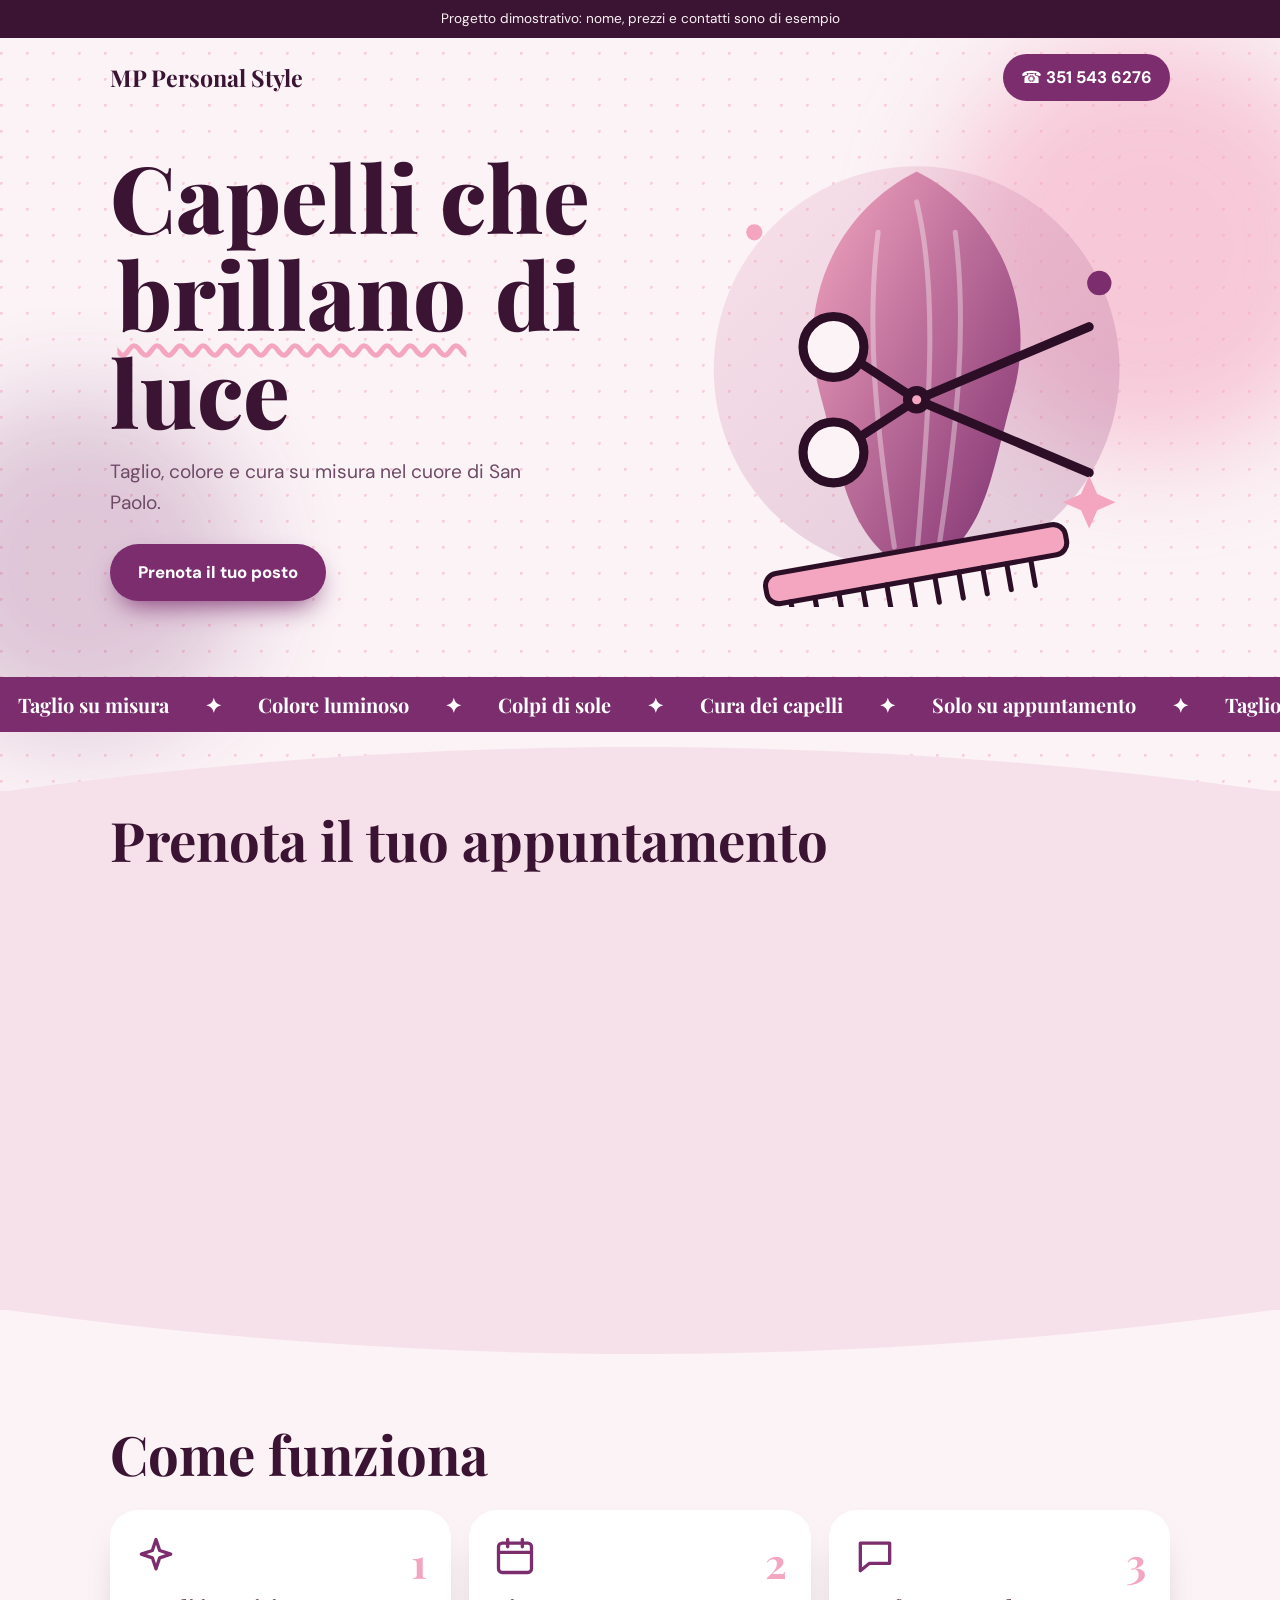
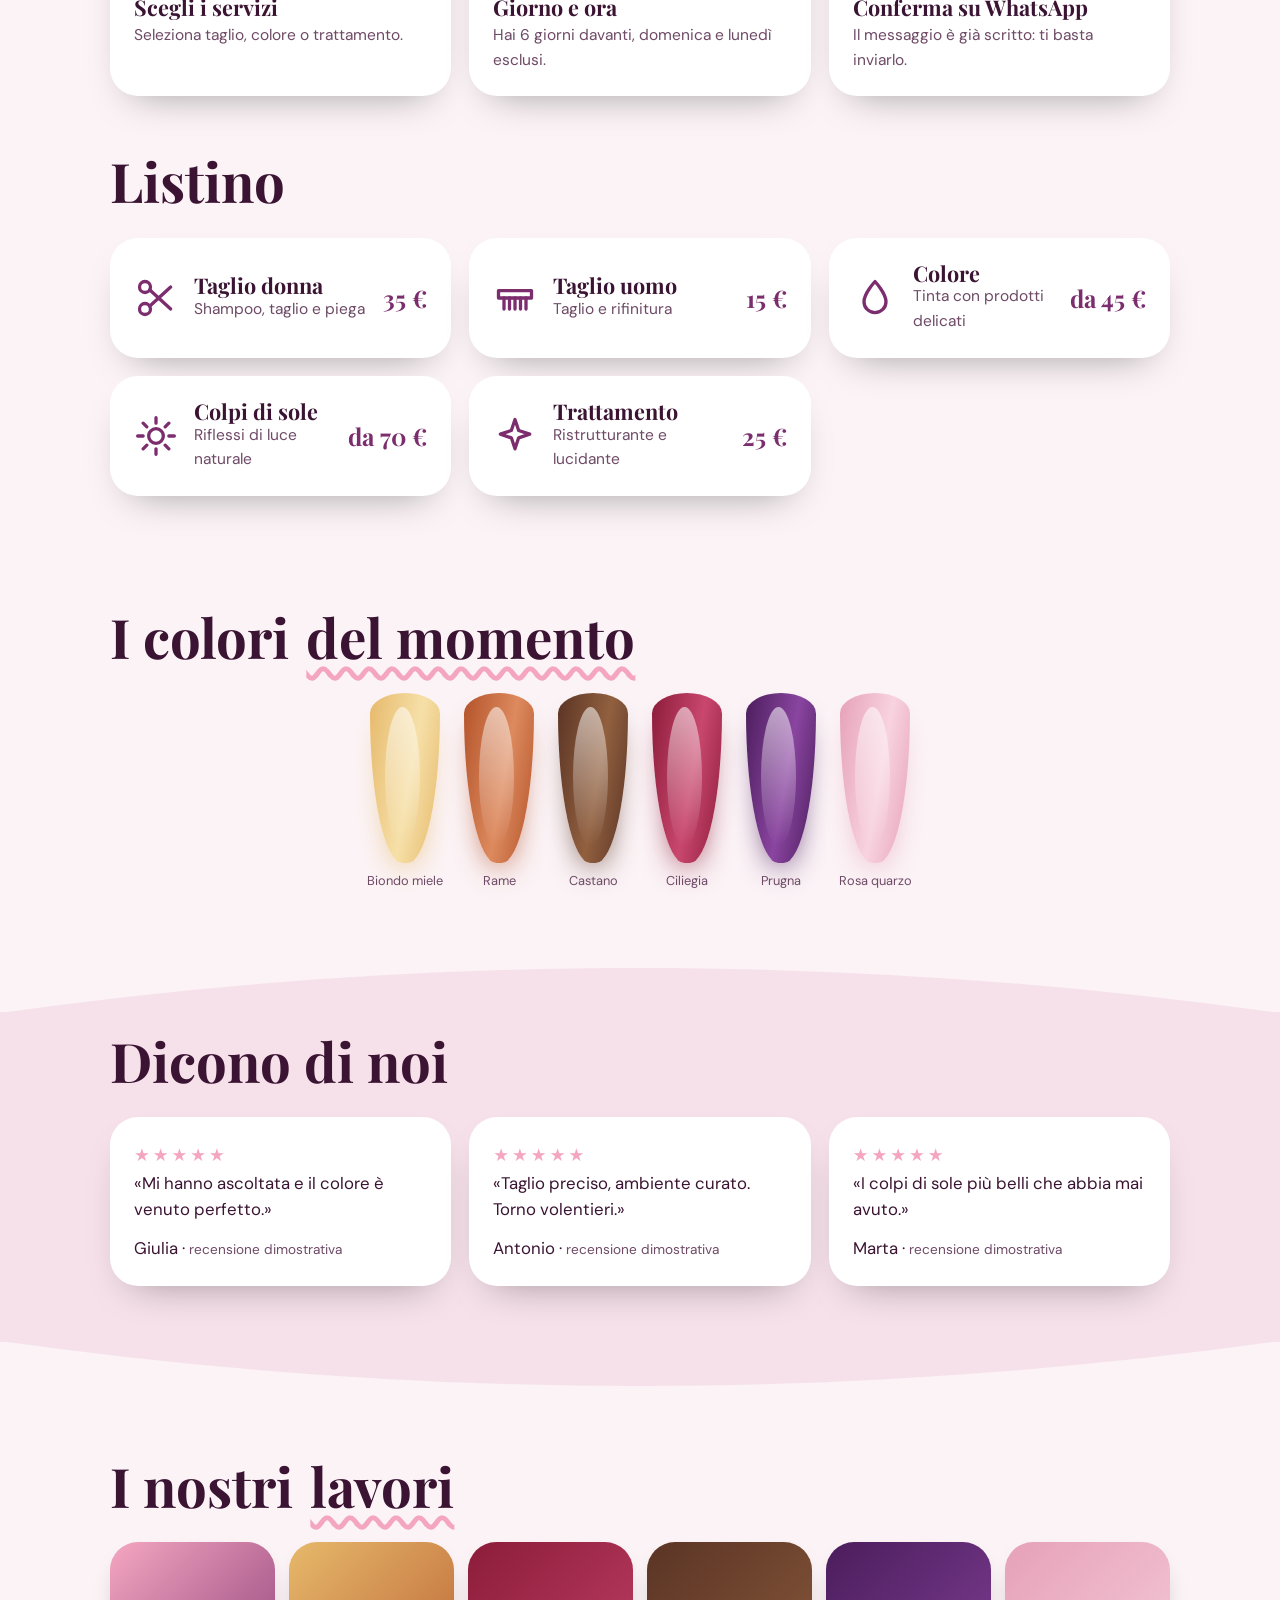
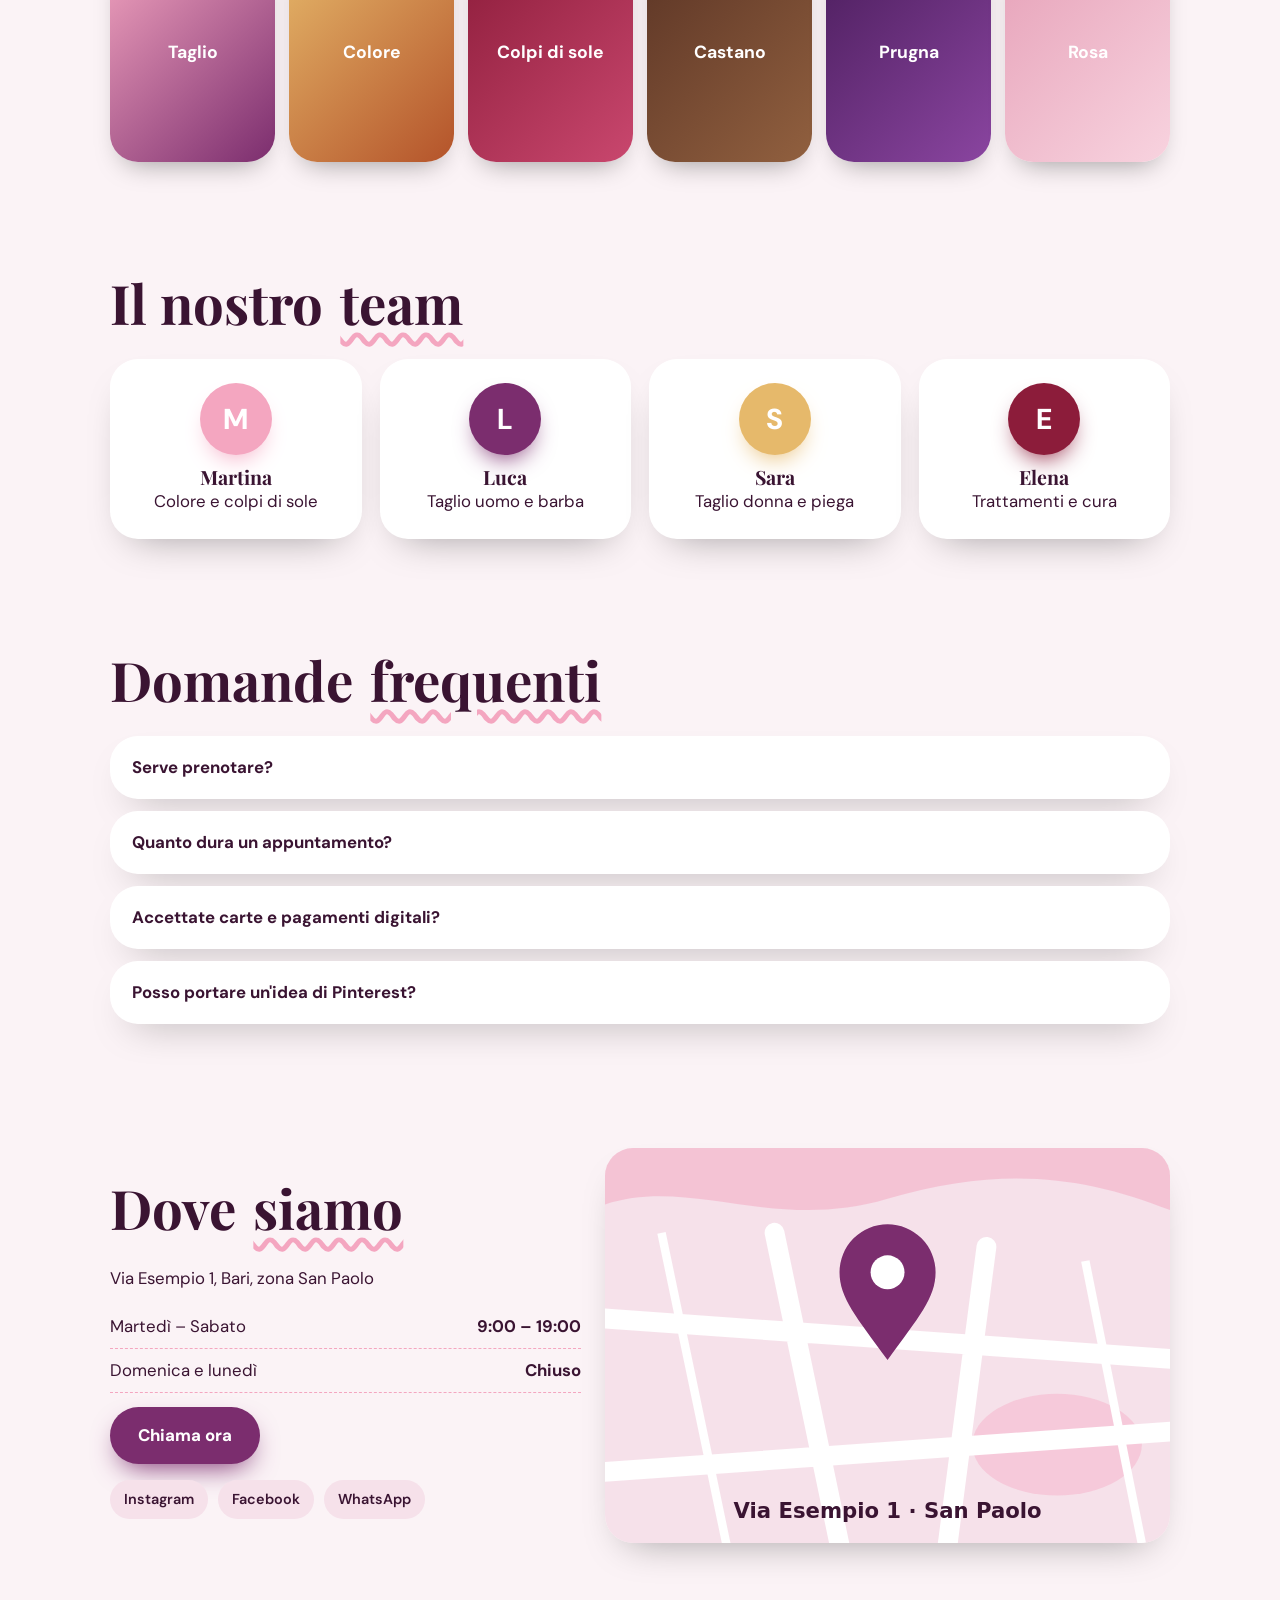
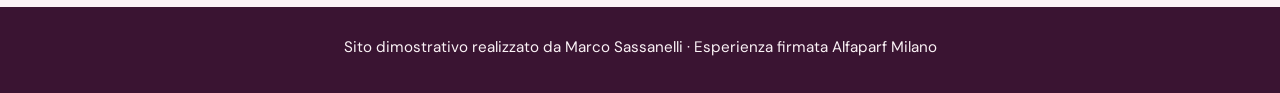
==== mp-personalstyle/index.html @ d5cf0522 "mp" ====
<!doctype html>
<html lang="it"><head><meta charset="utf-8"><meta name="viewport" content="width=device-width,initial-scale=1"><title>MP Personal Style · Parrucchiere a Bari (demo)</title><meta name="description" content="Sito dimostrativo: salone di parrucchiere a Bari con listino e prenotazione su WhatsApp."><meta name="theme-color" content="#fbf3f6"><link rel="icon" href="data:image/svg+xml,%3Csvg xmlns=%27http://www.w3.org/2000/svg%27 viewBox=%270 0 100 100%27%3E%3Ctext y=%27.9em%27 font-size=%2790%27%3E💇%3C/text%3E%3C/svg%3E"><link rel="preconnect" href="https://fonts.googleapis.com"><link rel="preconnect" href="https://fonts.gstatic.com" crossorigin><link href="https://fonts.googleapis.com/css2?family=Playfair+Display:wght@600;800&amp;family=DM+Sans:wght@400;700&amp;display=swap" rel="stylesheet"><link rel="stylesheet" href="/assets/base.css"><link rel="stylesheet" href="style.css"><noscript><style>.rv{opacity:1;transform:none}</style></noscript></head>
<body>
<div class="top">Progetto dimostrativo: nome, prezzi e contatti sono di esempio</div>
<header class="h"><a class="logo" href="#">MP Personal Style</a><a class="tel" href="tel:+393515436276" aria-label="Chiama 351 543 6276">☎ 351 543 6276</a></header>
<main>
<section class="hero"><div class="blob b1"></div><div class="blob b2"></div><div class="wrap"><div><h1>Capelli che <em>brillano</em> di luce</h1><p>Taglio, colore e cura su misura nel cuore di San Paolo.</p><a class="btn" href="#prenota">Prenota il tuo posto</a></div><svg class="art" viewBox="0 0 500 460" role="img" aria-label="Illustrazione: forbici da parrucchiere, pettine e una lunga ciocca di capelli prugna e rosa"><defs><linearGradient id="ag" x1="0" x2="1" y1="0" y2="1"><stop offset="0" stop-color="#f4a6c0"/><stop offset="1" stop-color="#7b2d6e"/></linearGradient></defs><circle cx="250" cy="225" r="200" fill="url(#ag)" opacity=".22"/><path d="M250 30c80 40 120 130 95 220s-25 140-95 180c-70-40-70-90-95-180S170 70 250 30z" fill="url(#ag)"/><path d="M250 60c22 90 12 210 0 350M212 90c-12 95-2 190 16 310M288 90c12 95 2 190-16 310" stroke="#fff" stroke-opacity=".35" stroke-width="5" fill="none" stroke-linecap="round"/><g transform="translate(250 255)" stroke="#2c0f27" stroke-width="9" stroke-linecap="round" fill="none"><path d="M0 0 170-72M0 0 170 72M0 0-52-34M0 0-52 34"/><circle cx="-82" cy="-52" r="30" fill="#fbf3f6"/><circle cx="-82" cy="52" r="30" fill="#fbf3f6"/><circle r="9" fill="#f4a6c0"/></g><g transform="rotate(-10 250 420)"><rect x="100" y="402" width="300" height="30" rx="12" fill="#f4a6c0" stroke="#2c0f27" stroke-width="5"/><path d="M122 432v26M146 432v26M170 432v26M194 432v26M218 432v26M242 432v26M266 432v26M290 432v26M314 432v26M338 432v26M362 432v26" stroke="#2c0f27" stroke-width="5" stroke-linecap="round"/></g><circle cx="90" cy="90" r="8" fill="#f4a6c0"/><circle cx="430" cy="140" r="12" fill="#7b2d6e"/><path d="M420 330l8 18 18 8-18 8-8 18-8-18-18-8 18-8z" fill="#f4a6c0"/></svg></div></section>
<div class="mq" aria-hidden="true"><div><span>Taglio su misura</span><span aria-hidden="true">✦</span><span>Colore luminoso</span><span aria-hidden="true">✦</span><span>Colpi di sole</span><span aria-hidden="true">✦</span><span>Cura dei capelli</span><span aria-hidden="true">✦</span><span>Solo su appuntamento</span><span aria-hidden="true">✦</span><span>Taglio su misura</span><span aria-hidden="true">✦</span><span>Colore luminoso</span><span aria-hidden="true">✦</span><span>Colpi di sole</span><span aria-hidden="true">✦</span><span>Cura dei capelli</span><span aria-hidden="true">✦</span><span>Solo su appuntamento</span><span aria-hidden="true">✦</span><span>Taglio su misura</span><span aria-hidden="true">✦</span><span>Colore luminoso</span><span aria-hidden="true">✦</span><span>Colpi di sole</span><span aria-hidden="true">✦</span><span>Cura dei capelli</span><span aria-hidden="true">✦</span><span>Solo su appuntamento</span><span aria-hidden="true">✦</span><span>Taglio su misura</span><span aria-hidden="true">✦</span><span>Colore luminoso</span><span aria-hidden="true">✦</span><span>Colpi di sole</span><span aria-hidden="true">✦</span><span>Cura dei capelli</span><span aria-hidden="true">✦</span><span>Solo su appuntamento</span><span aria-hidden="true">✦</span></div></div>
<svg class="sep" viewBox="0 0 1440 60" preserveAspectRatio="none" aria-hidden="true"><path d="M0 60C480 0 960 0 1440 60z" fill="currentColor"/></svg>
<section class="soft" id="prenota" style="padding-top:20px"><div class="wrap"><h2 class="rv">Prenota il tuo appuntamento</h2>
<form id="book" class="card glass rv" data-biz="MP Personal Style" data-intro="vorrei prenotare" data-days="next:6:0,1" data-times="09:00,10:30,12:00,15:00,16:30,18:00" data-dl="Giorno" data-tl="Ora"><fieldset><legend class="l">Scegli una o più voci</legend><div class="chips"><label class="chip"><input type="checkbox" value="Taglio donna"><span>Taglio donna <b>· 35 €</b></span></label><label class="chip"><input type="checkbox" value="Taglio uomo"><span>Taglio uomo <b>· 15 €</b></span></label><label class="chip"><input type="checkbox" value="Colore"><span>Colore <b>· da 45 €</b></span></label><label class="chip"><input type="checkbox" value="Colpi di sole"><span>Colpi di sole <b>· da 70 €</b></span></label><label class="chip"><input type="checkbox" value="Trattamento"><span>Trattamento <b>· 25 €</b></span></label></div></fieldset>
<div id="cal" class="cal" aria-label="Calendario giorni disponibili"></div>
<div class="row"><div><label class="l" for="day">Giorno</label><select id="day"></select></div><div><label class="l" for="time">Ora</label><select id="time"></select></div><div><label class="l" for="nome">Il tuo nome</label><input type="text" id="nome" autocomplete="given-name"></div><div><label class="l" for="tel">Telefono</label><input type="tel" id="tel" autocomplete="tel" required></div></div>
<button class="btn" type="submit">Conferma prenotazione</button><p id="msg" role="status"></p></form></div></section>
<svg class="sep flip" viewBox="0 0 1440 60" preserveAspectRatio="none" aria-hidden="true"><path d="M0 60C480 0 960 0 1440 60z" fill="currentColor"/></svg>
<section id="come"><div class="wrap"><h2 class="rv">Come funziona</h2><ol class="grid steps"><li class="card rv"><span class="n">1</span><svg class="ic" viewBox="0 0 24 24" fill="none" stroke="currentColor" stroke-width="1.8" stroke-linecap="round" stroke-linejoin="round" aria-hidden="true"><path d="M12 3l2 6 6 2-6 2-2 6-2-6-6-2 6-2z"/></svg><h3>Scegli i servizi</h3><p>Seleziona taglio, colore o trattamento.</p></li><li class="card rv"><span class="n">2</span><svg class="ic" viewBox="0 0 24 24" fill="none" stroke="currentColor" stroke-width="1.8" stroke-linecap="round" stroke-linejoin="round" aria-hidden="true"><rect x="3" y="5" width="18" height="16" rx="2"/><path d="M3 10h18M8 3v4M16 3v4"/></svg><h3>Giorno e ora</h3><p>Hai 6 giorni davanti, domenica e lunedì esclusi.</p></li><li class="card rv"><span class="n">3</span><svg class="ic" viewBox="0 0 24 24" fill="none" stroke="currentColor" stroke-width="1.8" stroke-linecap="round" stroke-linejoin="round" aria-hidden="true"><path d="M4 5h16v11H9l-5 4z"/></svg><h3>Conferma su WhatsApp</h3><p>Il messaggio è già scritto: ti basta inviarlo.</p></li></ol></div></section>
<section id="listino" style="padding-top:0"><div class="wrap"><h2 class="rv">Listino</h2><ul class="grid list"><li class="card li rv"><svg class="ic" viewBox="0 0 24 24" fill="none" stroke="currentColor" stroke-width="1.8" stroke-linecap="round" stroke-linejoin="round" aria-hidden="true"><circle cx="6" cy="6" r="3"/><circle cx="6" cy="18" r="3"/><path d="M8.5 7.5 20 18M8.5 16.5 20 6"/></svg><div><h3>Taglio donna</h3><p>Shampoo, taglio e piega</p></div><div class="pp"><span class="pr">35 €</span></div></li><li class="card li rv"><svg class="ic" viewBox="0 0 24 24" fill="none" stroke="currentColor" stroke-width="1.8" stroke-linecap="round" stroke-linejoin="round" aria-hidden="true"><path d="M3 8h18v4H3z"/><path d="M6 12v6M9 12v6M12 12v6M15 12v6M18 12v6"/></svg><div><h3>Taglio uomo</h3><p>Taglio e rifinitura</p></div><div class="pp"><span class="pr">15 €</span></div></li><li class="card li rv"><svg class="ic" viewBox="0 0 24 24" fill="none" stroke="currentColor" stroke-width="1.8" stroke-linecap="round" stroke-linejoin="round" aria-hidden="true"><path d="M12 3s6 6.5 6 11a6 6 0 0 1-12 0c0-4.5 6-11 6-11z"/></svg><div><h3>Colore</h3><p>Tinta con prodotti delicati</p></div><div class="pp"><span class="pr">da 45 €</span></div></li><li class="card li rv"><svg class="ic" viewBox="0 0 24 24" fill="none" stroke="currentColor" stroke-width="1.8" stroke-linecap="round" stroke-linejoin="round" aria-hidden="true"><circle cx="12" cy="12" r="4"/><path d="M12 2v3M12 19v3M2 12h3M19 12h3M5 5l2 2M17 17l2 2M19 5l-2 2M7 17l-2 2"/></svg><div><h3>Colpi di sole</h3><p>Riflessi di luce naturale</p></div><div class="pp"><span class="pr">da 70 €</span></div></li><li class="card li rv"><svg class="ic" viewBox="0 0 24 24" fill="none" stroke="currentColor" stroke-width="1.8" stroke-linecap="round" stroke-linejoin="round" aria-hidden="true"><path d="M12 3l2 6 6 2-6 2-2 6-2-6-6-2 6-2z"/></svg><div><h3>Trattamento</h3><p>Ristrutturante e lucidante</p></div><div class="pp"><span class="pr">25 €</span></div></li></ul></div></section>
<section id="colori"><div class="wrap"><h2 class="rv">I colori <em>del momento</em></h2><div class="locks rv"><div class="lock" style="--c1:#e6b96b;--c2:#f6e0a8" role="img" aria-label="Campione colore Biondo miele"><span>Biondo miele</span></div><div class="lock" style="--c1:#b4532a;--c2:#dd8a5e" role="img" aria-label="Campione colore Rame"><span>Rame</span></div><div class="lock" style="--c1:#5b3425;--c2:#91603f" role="img" aria-label="Campione colore Castano"><span>Castano</span></div><div class="lock" style="--c1:#8c1c3a;--c2:#c9476e" role="img" aria-label="Campione colore Ciliegia"><span>Ciliegia</span></div><div class="lock" style="--c1:#4b1d5c;--c2:#8a45a0" role="img" aria-label="Campione colore Prugna"><span>Prugna</span></div><div class="lock" style="--c1:#e6a1b8;--c2:#f8d3df" role="img" aria-label="Campione colore Rosa quarzo"><span>Rosa quarzo</span></div></div></div></section>
<svg class="sep" viewBox="0 0 1440 60" preserveAspectRatio="none" aria-hidden="true"><path d="M0 60C480 0 960 0 1440 60z" fill="currentColor"/></svg>
<section class="soft" style="padding-top:20px"><div class="wrap"><h2 class="rv">Dicono di noi</h2><div class="grid"><figure class="card rev rv"><span class="st" role="img" aria-label="5 stelle">★★★★★</span><blockquote>«Mi hanno ascoltata e il colore è venuto perfetto.»</blockquote><figcaption>Giulia · <span class="l" style="display:inline">recensione dimostrativa</span></figcaption></figure><figure class="card rev rv"><span class="st" role="img" aria-label="5 stelle">★★★★★</span><blockquote>«Taglio preciso, ambiente curato. Torno volentieri.»</blockquote><figcaption>Antonio · <span class="l" style="display:inline">recensione dimostrativa</span></figcaption></figure><figure class="card rev rv"><span class="st" role="img" aria-label="5 stelle">★★★★★</span><blockquote>«I colpi di sole più belli che abbia mai avuto.»</blockquote><figcaption>Marta · <span class="l" style="display:inline">recensione dimostrativa</span></figcaption></figure></div></div></section>
<svg class="sep flip" viewBox="0 0 1440 60" preserveAspectRatio="none" aria-hidden="true"><path d="M0 60C480 0 960 0 1440 60z" fill="currentColor"/></svg>
<section id="galleria"><div class="wrap"><h2 class="rv">I nostri <em>lavori</em></h2><div class="gallery"><div class="gitem" style="--g:linear-gradient(135deg,#f4a6c0,#7b2d6e)">Taglio</div><div class="gitem" style="--g:linear-gradient(135deg,#e6b96b,#b4532a)">Colore</div><div class="gitem" style="--g:linear-gradient(135deg,#8c1c3a,#c9476e)">Colpi di sole</div><div class="gitem" style="--g:linear-gradient(135deg,#5b3425,#91603f)">Castano</div><div class="gitem" style="--g:linear-gradient(135deg,#4b1d5c,#8a45a0)">Prugna</div><div class="gitem" style="--g:linear-gradient(135deg,#e6a1b8,#f8d3df)">Rosa</div></div></div></section>
<section id="team"><div class="wrap"><h2 class="rv">Il nostro <em>team</em></h2><div class="grid team"><article class="card rv"><div class="avatar" style="--c:#f4a6c0">M</div><h3>Martina</h3><p>Colore e colpi di sole</p></article><article class="card rv"><div class="avatar" style="--c:#7b2d6e">L</div><h3>Luca</h3><p>Taglio uomo e barba</p></article><article class="card rv"><div class="avatar" style="--c:#e6b96b">S</div><h3>Sara</h3><p>Taglio donna e piega</p></article><article class="card rv"><div class="avatar" style="--c:#8c1c3a">E</div><h3>Elena</h3><p>Trattamenti e cura</p></article></div></div></section>
<section id="faq" class="faq"><div class="wrap"><h2 class="rv">Domande <em>frequenti</em></h2><details class="card rv"><summary>Serve prenotare?</summary><p>Sì, lavoriamo solo su appuntamento per darti un servizio dedicato.</p></details><details class="card rv"><summary>Quanto dura un appuntamento?</summary><p>Taglio circa 45 min, colore 90-120 min, trattamenti 30 min.</p></details><details class="card rv"><summary>Accettate carte e pagamenti digitali?</summary><p>Sì, contanti, carta e pagamenti contactless.</p></details><details class="card rv"><summary>Posso portare un'idea di Pinterest?</summary><p>Certo, la studieremo insieme e adatteremo al tuo viso.</p></details></div></section>
<section id="dove"><div class="wrap two"><div class="rv"><h2>Dove <em>siamo</em></h2><p>Via Esempio 1, Bari, zona San Paolo</p><ul class="hrs"><li><span>Martedì – Sabato</span><b>9:00 – 19:00</b></li><li><span>Domenica e lunedì</span><b>Chiuso</b></li></ul><a class="btn" href="tel:+393515436276">Chiama ora</a><div class="social"><a href="https://instagram.com" aria-label="Instagram">Instagram</a><a href="https://facebook.com" aria-label="Facebook">Facebook</a><a href="https://wa.me/393515436276" aria-label="WhatsApp">WhatsApp</a></div></div><div class="rv"><svg class="map" viewBox="0 0 400 280" role="img" aria-label="Mappa disegnata: MP Personal Style, Via Esempio 1, Bari, zona San Paolo"><rect width="400" height="280" style="fill:var(--soft)"/><path d="M0 40C60 20 120 60 200 36S340 20 400 44V0H0z" fill="var(--ac2)" opacity=".5"/><ellipse cx="320" cy="210" rx="60" ry="36" fill="var(--ac2)" opacity=".4"/><g style="stroke:var(--card)" stroke-width="14" stroke-linecap="round" fill="none"><path d="M-10 120L410 150M120 60L170 300M270 70L240 300M-10 230L410 200"/></g><g style="stroke:var(--card)" stroke-width="6" fill="none"><path d="M40 60L90 300M340 80L380 280"/></g><path d="M200 150c-22-30-34-44-34-62a34 34 0 0 1 68 0c0 18-12 32-34 62z" style="fill:var(--ac)"/><circle cx="200" cy="88" r="12" fill="#fff"/><text x="200" y="262" text-anchor="middle" font-size="15" font-weight="700" style="fill:var(--fg)" font-family="system-ui">Via Esempio 1 · San Paolo</text></svg></div></div></section>
</main>
<footer>Sito dimostrativo realizzato da Marco Sassanelli · Esperienza firmata Alfaparf Milano</footer>
<nav class="mbar" aria-label="Contatti rapidi"><a href="tel:+393515436276">Chiama</a><a href="https://wa.me/393515436276" target="_blank" rel="noopener">WhatsApp</a></nav>
<script src="/assets/base.js" defer></script>
<script defer>
window.addEventListener('load',()=>{
  const ds=document.querySelector('#day');const cal=document.querySelector('#cal');if(!ds||!cal)return;
  const build=()=>{cal.innerHTML='';[...ds.options].forEach(o=>{const b=document.createElement('button');b.type='button';b.className='cday';b.textContent=o.text.split(',')[0];b.addEventListener('click',()=>{ds.value=o.value;cal.querySelectorAll('.cday').forEach(x=>x.classList.remove('on'));b.classList.add('on');});cal.appendChild(b);});if(ds.options.length)cal.firstChild.classList.add('on');};
  setTimeout(build,50);
  // Override submit to save into gestionale instead of WhatsApp
  const f=document.querySelector('#book');
  const nf=f.cloneNode(true);f.parentNode.replaceChild(nf,f);
  nf.addEventListener('submit',e=>{e.preventDefault();
    const it=[...nf.querySelectorAll('input[type=checkbox]:checked')].map(i=>i.value);
    const m=nf.querySelector('#msg');
    if(!it.length){m.textContent='Scegli almeno una voce per continuare.';return;}
    const tel=nf.querySelector('#tel').value.trim();
    if(!tel){m.textContent='Inserisci il numero di telefono.';return;}
    const b={servizi:it,giorno:nf.querySelector('#day').value,ora:nf.querySelector('#time').value,nome:nf.querySelector('#nome').value.trim(),tel,ts:Date.now()};
    const arr=JSON.parse(localStorage.getItem('prenotazioni')||'[]');arr.push(b);localStorage.setItem('prenotazioni',JSON.stringify(arr));
    m.textContent='Prenotazione inviata al gestionale. Riceverai conferma a breve.';
  });
});
</script>
</body></html>
---- assets/base.css ----
*{box-sizing:border-box;margin:0}
html{scroll-behavior:smooth}
body{background:var(--bg);color:var(--fg);font:1.05rem/1.6 var(--ft),system-ui,sans-serif;position:relative;overflow-x:hidden}
body::before{content:"";position:fixed;inset:0;z-index:-1;background:var(--pat);opacity:var(--po,.35);pointer-events:none}
h1,h2,h3{font-family:var(--fh),system-ui,serif;line-height:1.05}
a{color:inherit}
:focus-visible{outline:3px solid var(--ac);outline-offset:3px;border-radius:6px}
.wrap{max-width:1100px;margin:auto;padding:0 20px}
.top{background:var(--fg);color:var(--bg);text-align:center;font-size:.85rem;padding:8px 12px}
.h{display:flex;justify-content:space-between;align-items:center;gap:12px;padding:16px 20px;max-width:1100px;margin:auto}
.logo{font:700 1.45rem var(--fh);text-decoration:none}
.tel{background:var(--ac);color:#fff;padding:10px 18px;border-radius:99px;text-decoration:none;font-weight:700;transition:transform .2s}
.tel:hover{transform:scale(1.06)}
.hero{position:relative;padding:24px 0 70px}
.hero .wrap{display:grid;gap:20px;align-items:center}
@media(min-width:860px){.hero .wrap{grid-template-columns:1.05fr 1fr}}
.hero h1{font-size:clamp(2.8rem,9.5vw,5.8rem)}
em{font-style:normal;background:linear-gradient(transparent 64%,var(--hl) 64%);padding:0 .08em}
.hero p{font-size:1.2rem;color:var(--mut);margin:18px 0 26px;max-width:32ch}
.btn{display:inline-block;background:var(--ac);color:#fff;padding:15px 28px;border-radius:99px;text-decoration:none;border:0;font:inherit;font-weight:800;cursor:pointer;box-shadow:0 12px 28px -10px var(--ac);transition:transform .2s}
.btn:hover{transform:translateY(-3px) scale(1.03)}
.art{width:100%;height:auto;max-height:520px;display:block}
.blob{position:absolute;z-index:-1;filter:blur(50px);border-radius:50%;animation:fl 14s ease-in-out infinite alternate}
.b1{width:420px;height:420px;background:var(--ac2);opacity:.55;top:-80px;right:-80px}
.b2{width:340px;height:340px;background:var(--ac);opacity:.22;bottom:-60px;left:-90px}
@keyframes fl{to{transform:translate(30px,40px) scale(1.1)}}
.mq{overflow:hidden;background:var(--ac);color:#fff;padding:14px 0;font:700 1.25rem var(--fh);white-space:nowrap}
.mq div{display:inline-block;animation:mq 28s linear infinite}
.mq span{margin:0 18px}
@keyframes mq{to{transform:translateX(-50%)}}
.sep{display:block;width:100%;height:60px;color:var(--soft);margin-bottom:-1px}
.flip{transform:scaleY(-1);margin:-1px 0 0}
section{padding:56px 0}
.soft{background:var(--soft)}
h2{font-size:clamp(2rem,6vw,3.4rem);margin-bottom:28px}
.grid{display:grid;gap:18px;grid-template-columns:repeat(auto-fit,minmax(min(100%,240px),1fr));list-style:none;padding:0}
.list{grid-template-columns:repeat(auto-fit,minmax(min(100%,330px),1fr))}
.card{background:var(--card);border-radius:var(--r);padding:24px;box-shadow:0 18px 40px -22px rgba(0,0,0,.4);transition:transform .25s}
.card:hover{transform:translateY(-6px)}
.glass{background:color-mix(in srgb,var(--card) 72%,transparent);backdrop-filter:blur(12px);-webkit-backdrop-filter:blur(12px);border:1px solid rgba(255,255,255,.3)}
.ic{width:44px;height:44px;color:var(--ac);flex:none}
.steps .n{float:right;font:700 2.6rem var(--fh);color:var(--ac2)}
.steps h3,.li h3{font-size:1.35rem;margin:10px 0 4px}
.steps p,.li p{color:var(--mut);font-size:.97rem}
.li{display:flex;gap:16px;align-items:center}
.li h3{margin:0}
.pp{margin-left:auto;text-align:right}
.pr{display:block;font:700 1.5rem var(--fh);color:var(--ac);white-space:nowrap}
.tm{color:var(--mut);font-size:.9rem}
#book{padding:26px}
fieldset{border:0;padding:0}
.l{font-size:.85rem;color:var(--mut);display:block}
.chips{display:flex;flex-wrap:wrap;gap:10px;margin:12px 0 18px}
.chip{position:relative}
.chip input{position:absolute;opacity:0;inset:0}
.chip span{display:inline-block;padding:10px 16px;border-radius:99px;border:2px solid var(--ac);cursor:pointer;transition:.2s}
.chip span b{font-weight:700;opacity:.8}
.chip input:checked+span{background:var(--ac);color:#fff}
.chip input:focus-visible+span{outline:3px solid var(--fg);outline-offset:2px}
.row{display:grid;gap:12px;grid-template-columns:repeat(auto-fit,minmax(170px,1fr));margin-bottom:18px}
select,input[type=text],input[type=tel]{width:100%;padding:12px;border-radius:12px;border:2px solid var(--soft);background:var(--bg);color:var(--fg);font:inherit}
#msg{margin-top:10px;color:var(--ac);font-weight:700;min-height:1.4em}
.rev blockquote{font-size:1.05rem;margin-bottom:12px}
.st{color:var(--ac2);letter-spacing:3px;font-size:1.1rem}
.two{display:grid;gap:24px;align-items:center}
@media(min-width:800px){.two{grid-template-columns:1fr 1.2fr}}
.hrs{list-style:none;padding:0;margin:14px 0}
.hrs li{display:flex;justify-content:space-between;gap:12px;border-bottom:1px dashed var(--ac2);padding:8px 0}
.map{width:100%;height:auto;border-radius:var(--r);box-shadow:0 18px 40px -22px rgba(0,0,0,.4)}
footer{background:var(--fg);color:var(--bg);text-align:center;padding:28px 20px 34px;font-size:.95rem}
.mbar{display:none;position:fixed;left:0;right:0;bottom:0;z-index:20;gap:8px;padding:10px;background:color-mix(in srgb,var(--card) 85%,transparent);backdrop-filter:blur(10px);-webkit-backdrop-filter:blur(10px);box-shadow:0 -8px 24px -12px rgba(0,0,0,.4)}
.mbar a{flex:1;text-align:center;padding:13px;border-radius:99px;font-weight:800;text-decoration:none;background:var(--ac);color:#fff}
.mbar a+a{background:#1b8f4c}
@media(max-width:720px){.mbar{display:flex}body{padding-bottom:76px}.li{flex-wrap:wrap}}
.rv{opacity:0;transform:translateY(26px);transition:opacity .7s,transform .7s}
.rv.in{opacity:1;transform:none}
@media(prefers-reduced-motion:reduce){*,*::before,*::after{animation:none!important;transition:none!important;scroll-behavior:auto!important}.rv{opacity:1;transform:none}}
---- mp-personalstyle/style.css ----
:root{--bg:#fbf3f6;--card:#ffffff;--fg:#3a1432;--mut:#6e4a66;--ac:#7b2d6e;--ac2:#f4a6c0;--soft:#f6e1ea;--hl:#f8c3d6;--r:28px;--fh:"Playfair Display";--ft:"DM Sans";--pat:radial-gradient(circle at 1px 1px,var(--ac2) 1.5px,transparent 2px) 0 0/26px 26px;--po:.45;}@media(prefers-color-scheme:dark){:root{--bg:#1f0d1c;--card:#2e1629;--fg:#fbeaf3;--mut:#d2aac6;--ac:#b8458f;--ac2:#7b2d6e;--soft:#2a1226;--hl:#6a2a5e;}}
em{background:none;text-decoration:underline wavy var(--ac2);text-underline-offset:.14em;text-decoration-thickness:5px}
.hero h1{font-weight:800}
.locks{display:flex;flex-wrap:wrap;gap:26px 24px;justify-content:center;padding-bottom:34px}
.lock{width:70px;height:170px;border-radius:50% 50% 46% 46%/12% 12% 88% 88%;background:linear-gradient(100deg,var(--c1),var(--c2) 55%,var(--c1));position:relative;box-shadow:0 18px 30px -16px var(--c1);transition:transform .3s;transform-origin:top center}
.lock::after{content:"";position:absolute;inset:8% 28% 10% 22%;border-radius:50%;background:linear-gradient(rgba(255,255,255,.55),transparent)}
.lock:hover{transform:rotate(-6deg) scale(1.06)}
html,body{overflow-x:hidden;max-width:100%}
.lock span{position:absolute;bottom:-28px;left:50%;transform:translateX(-50%);font-size:.8rem;white-space:nowrap;color:var(--mut)}
.mbar a{font-size:.9rem;padding:10px 6px;white-space:nowrap;overflow:hidden;text-overflow:ellipsis}
.team{display:grid;grid-template-columns:repeat(auto-fit,minmax(160px,1fr));gap:18px}
.team .card{text-align:center;padding:24px 16px}
.avatar{width:72px;height:72px;border-radius:50%;margin:0 auto 12px;display:grid;place-items:center;font-size:1.8rem;font-weight:800;color:#fff;background:var(--c);box-shadow:0 12px 24px -10px var(--c)}
.faq details{padding:18px 22px;cursor:pointer;margin-bottom:12px}
.faq summary{font-weight:700;list-style:none}
.faq summary::-webkit-details-marker{display:none}
.faq p{margin-top:10px;color:var(--mut)}
.social{display:flex;gap:10px;margin-top:16px;flex-wrap:wrap}
.social a{padding:8px 14px;border-radius:999px;background:var(--soft);color:var(--fg);text-decoration:none;font-weight:600;font-size:.9rem}
.social a:hover{background:var(--ac);color:#fff}
.cal{display:grid;grid-template-columns:repeat(auto-fit,minmax(84px,1fr));gap:8px;margin-bottom:16px}
.cday{padding:12px 8px;border-radius:14px;border:1px solid var(--soft);background:var(--card);color:var(--fg);font-weight:600;cursor:pointer;transition:.2s}
.cday:hover{background:var(--soft)}
.cday.on{background:var(--ac);color:#fff;border-color:var(--ac)}
.gallery{display:grid;grid-template-columns:repeat(auto-fit,minmax(150px,1fr));gap:14px;margin-top:20px}
.gitem{aspect-ratio:3/4;border-radius:var(--r);background:var(--g);display:grid;place-items:center;color:#fff;font-weight:700;font-size:1.1rem;box-shadow:0 14px 28px -14px rgba(0,0,0,.4);transition:transform .3s}
.gitem:hover{transform:scale(1.04)}
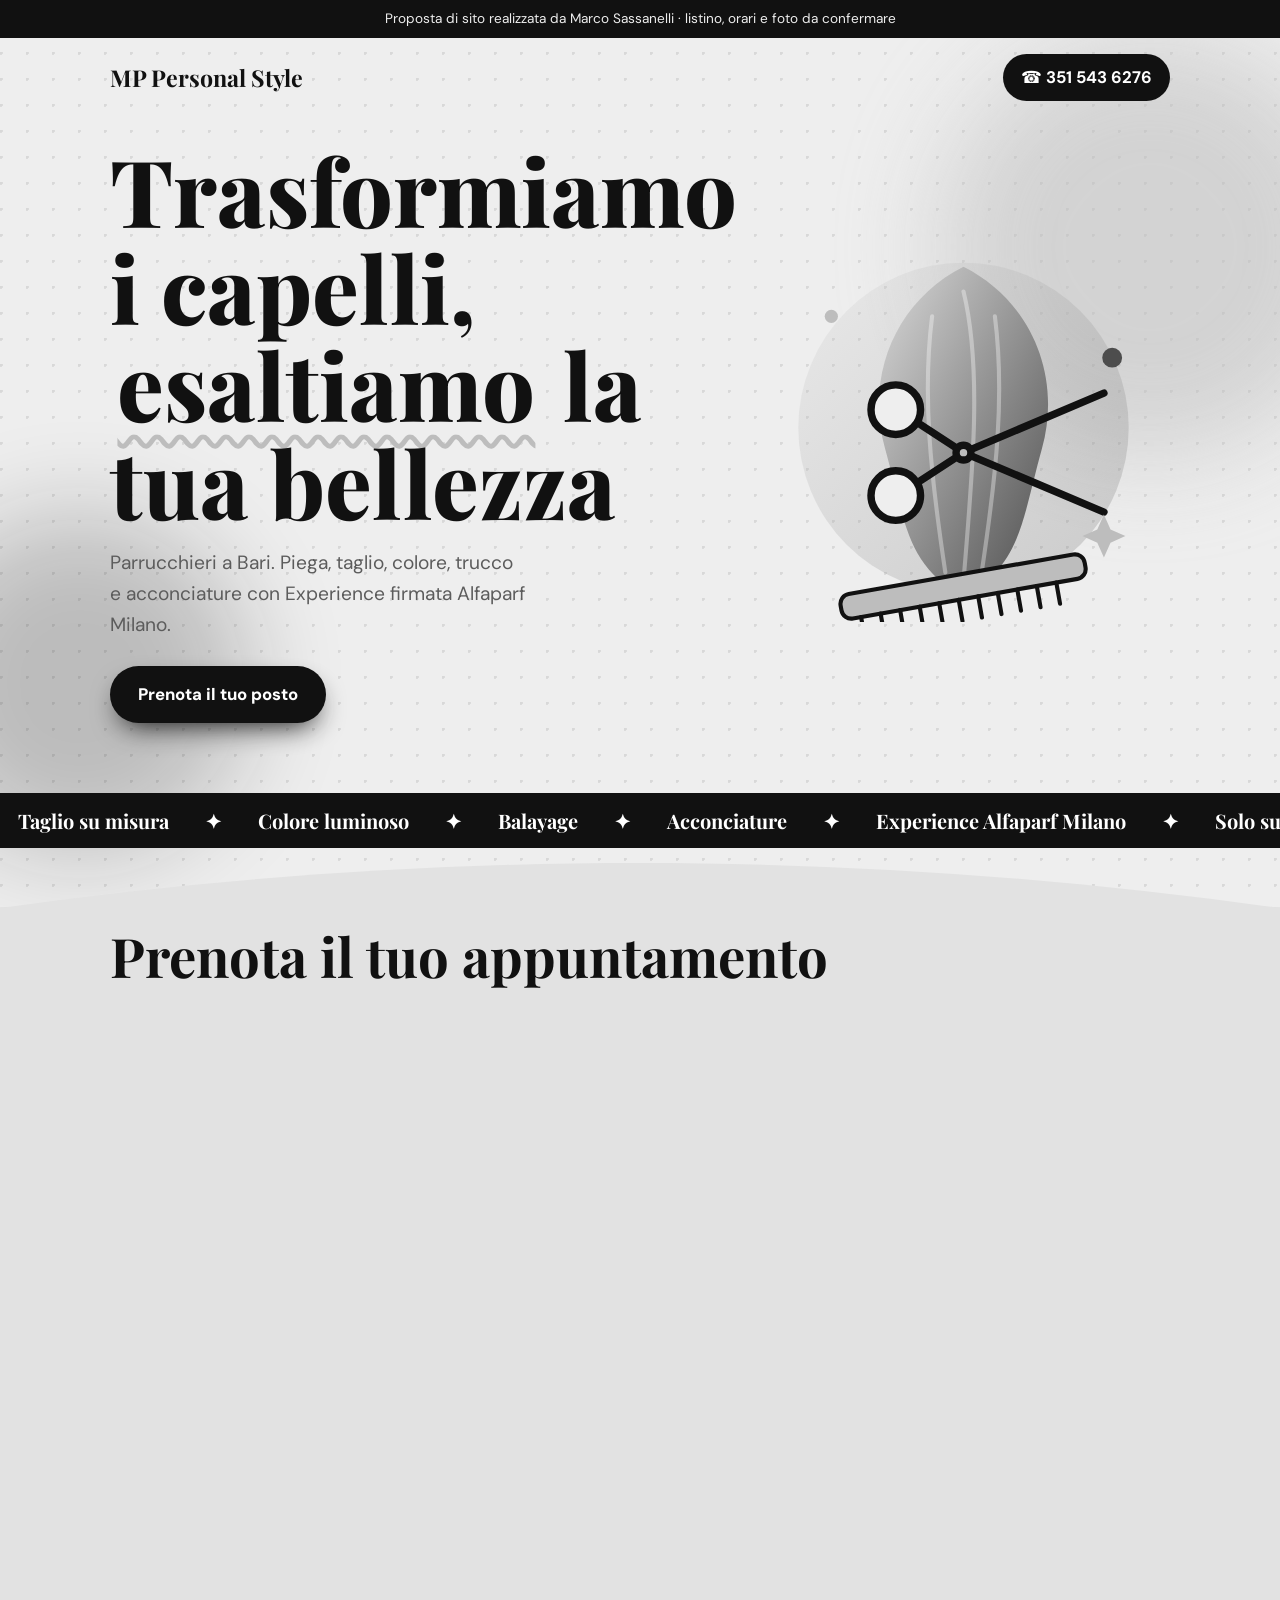
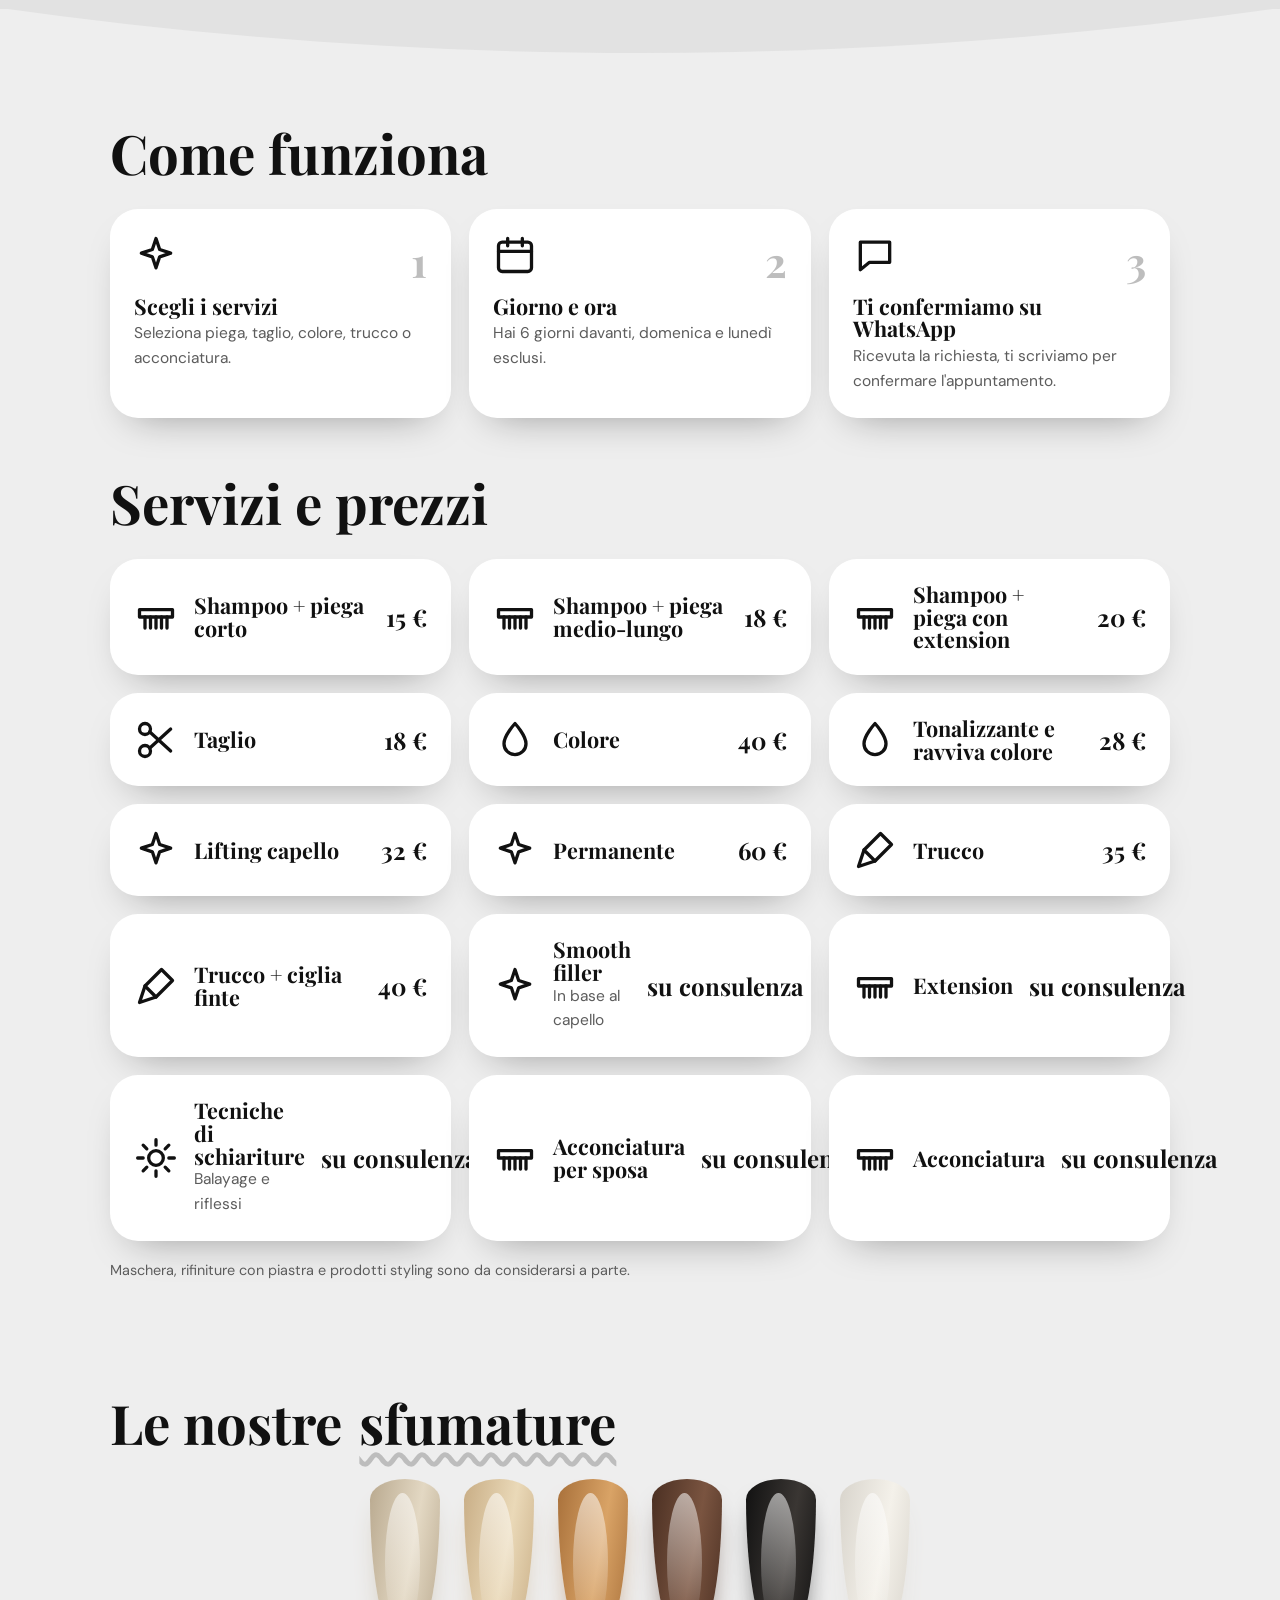
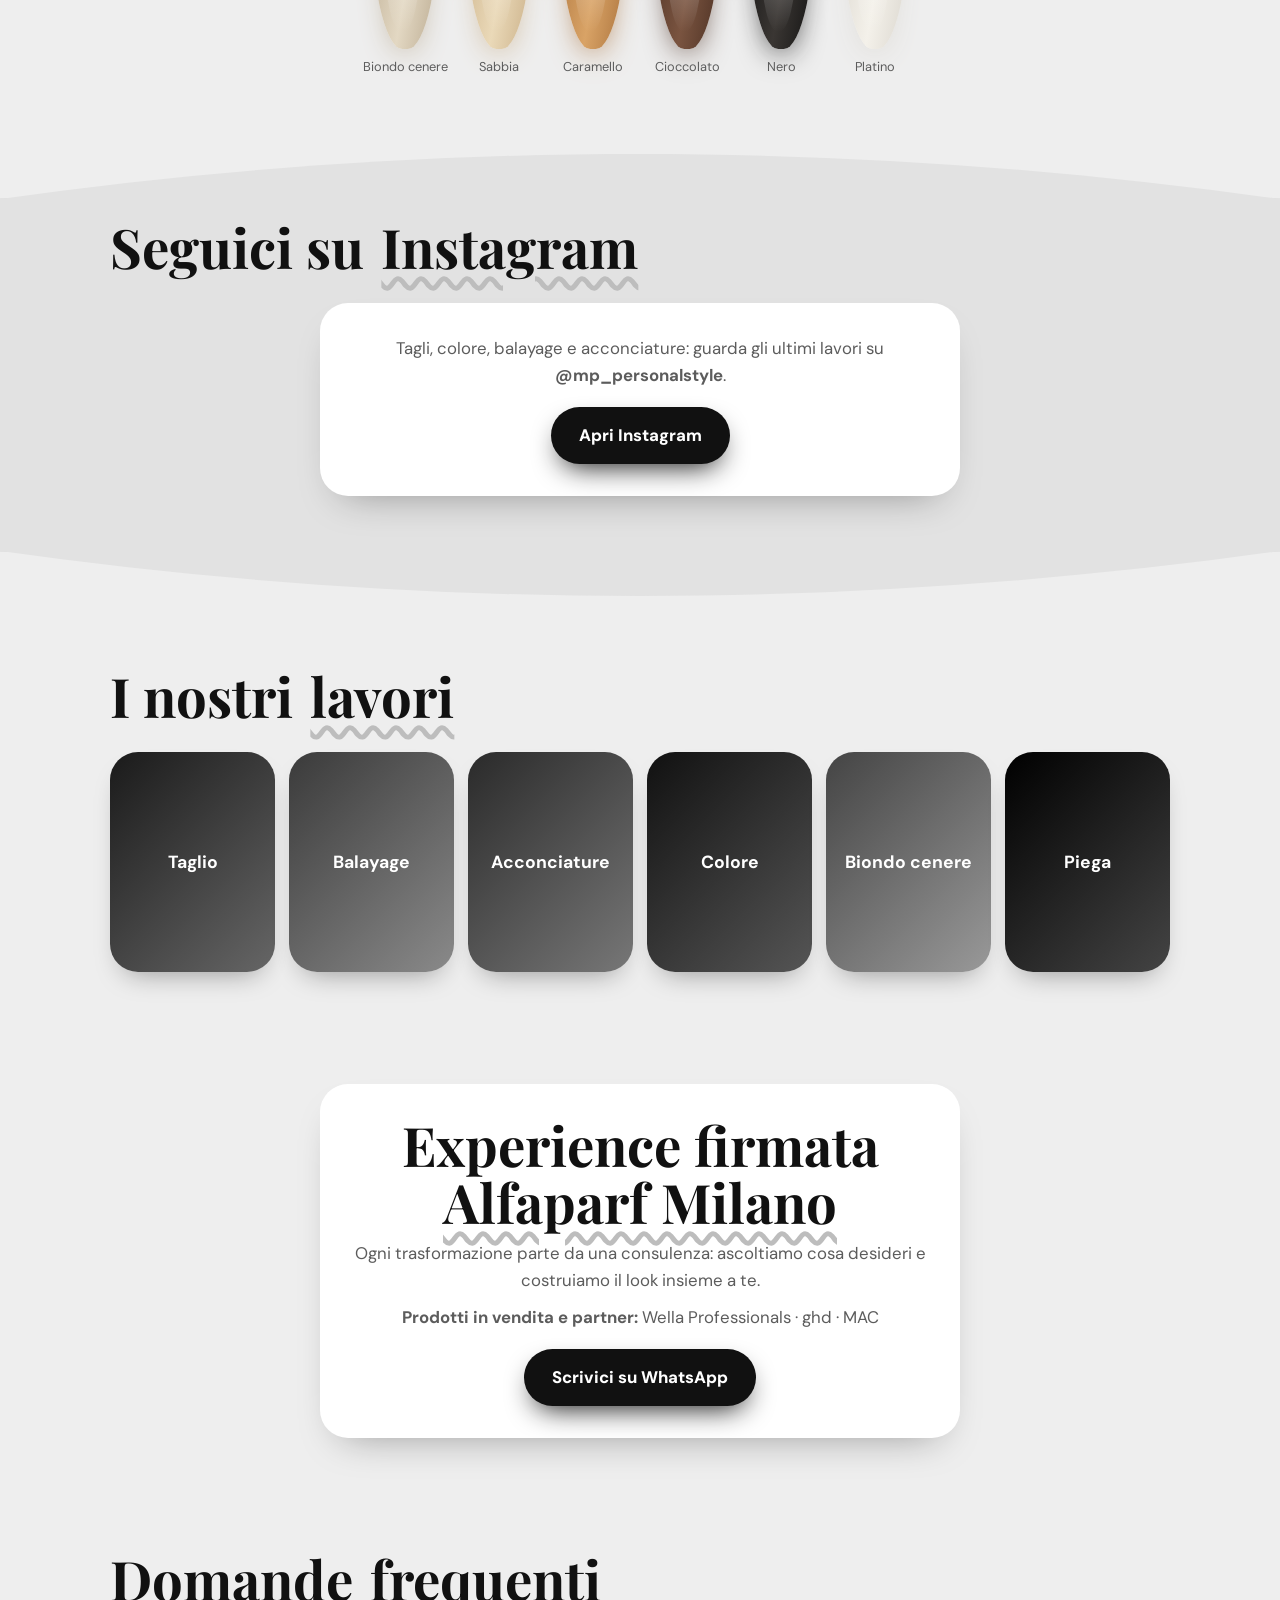
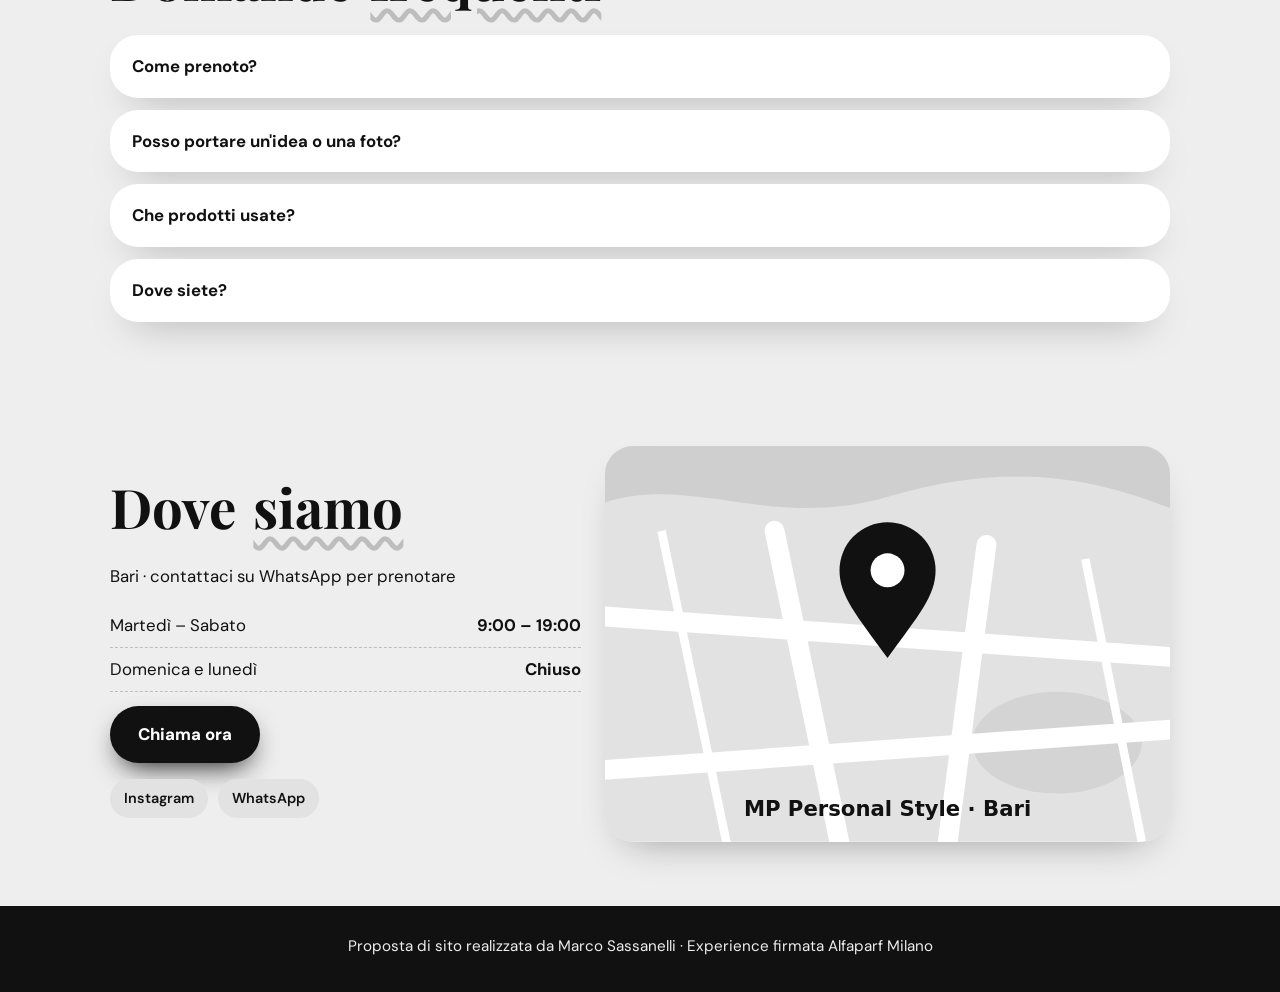
==== commit 1770f576: "mp1" ====
--- a/mp-personalstyle/index.html
+++ b/mp-personalstyle/index.html
@@ -1,30 +1,30 @@
 <!doctype html>
-<html lang="it"><head><meta charset="utf-8"><meta name="viewport" content="width=device-width,initial-scale=1"><title>MP Personal Style · Parrucchiere a Bari (demo)</title><meta name="description" content="Sito dimostrativo: salone di parrucchiere a Bari con listino e prenotazione su WhatsApp."><meta name="theme-color" content="#fbf3f6"><link rel="icon" href="data:image/svg+xml,%3Csvg xmlns=%27http://www.w3.org/2000/svg%27 viewBox=%270 0 100 100%27%3E%3Ctext y=%27.9em%27 font-size=%2790%27%3E💇%3C/text%3E%3C/svg%3E"><link rel="preconnect" href="https://fonts.googleapis.com"><link rel="preconnect" href="https://fonts.gstatic.com" crossorigin><link href="https://fonts.googleapis.com/css2?family=Playfair+Display:wght@600;800&amp;family=DM+Sans:wght@400;700&amp;display=swap" rel="stylesheet"><link rel="stylesheet" href="/assets/base.css"><link rel="stylesheet" href="style.css"><noscript><style>.rv{opacity:1;transform:none}</style></noscript></head>
+<html lang="it"><head><meta charset="utf-8"><meta name="viewport" content="width=device-width,initial-scale=1"><title>MP Personal Style · Parrucchieri a Bari</title><meta name="description" content="MP Personal Style, parrucchieri a Bari: taglio, colore e balayage con Experience firmata Alfaparf Milano. Prenota su WhatsApp."><meta name="theme-color" content="#eeeeee"><link rel="icon" href="data:image/svg+xml,%3Csvg xmlns=%27http://www.w3.org/2000/svg%27 viewBox=%270 0 100 100%27%3E%3Ccircle cx=%2750%27 cy=%2750%27 r=%2746%27 fill=%27%23111111%27/%3E%3Ctext x=%2750%27 y=%2765%27 font-size=%2744%27 text-anchor=%27middle%27 fill=%27%23eeeeee%27 font-family=%27serif%27%3EMp%3C/text%3E%3C/svg%3E"><link rel="preconnect" href="https://fonts.googleapis.com"><link rel="preconnect" href="https://fonts.gstatic.com" crossorigin><link href="https://fonts.googleapis.com/css2?family=Playfair+Display:wght@600;800&amp;family=DM+Sans:wght@400;700&amp;display=swap" rel="stylesheet"><link rel="stylesheet" href="/assets/base.css"><link rel="stylesheet" href="/mp-personalstyle/style.css"><noscript><style>.rv{opacity:1;transform:none}</style></noscript></head>
 <body>
-<div class="top">Progetto dimostrativo: nome, prezzi e contatti sono di esempio</div>
+<div class="top">Proposta di sito realizzata da Marco Sassanelli · listino, orari e foto da confermare</div>
 <header class="h"><a class="logo" href="#">MP Personal Style</a><a class="tel" href="tel:+393515436276" aria-label="Chiama 351 543 6276">☎ 351 543 6276</a></header>
 <main>
-<section class="hero"><div class="blob b1"></div><div class="blob b2"></div><div class="wrap"><div><h1>Capelli che <em>brillano</em> di luce</h1><p>Taglio, colore e cura su misura nel cuore di San Paolo.</p><a class="btn" href="#prenota">Prenota il tuo posto</a></div><svg class="art" viewBox="0 0 500 460" role="img" aria-label="Illustrazione: forbici da parrucchiere, pettine e una lunga ciocca di capelli prugna e rosa"><defs><linearGradient id="ag" x1="0" x2="1" y1="0" y2="1"><stop offset="0" stop-color="#f4a6c0"/><stop offset="1" stop-color="#7b2d6e"/></linearGradient></defs><circle cx="250" cy="225" r="200" fill="url(#ag)" opacity=".22"/><path d="M250 30c80 40 120 130 95 220s-25 140-95 180c-70-40-70-90-95-180S170 70 250 30z" fill="url(#ag)"/><path d="M250 60c22 90 12 210 0 350M212 90c-12 95-2 190 16 310M288 90c12 95 2 190-16 310" stroke="#fff" stroke-opacity=".35" stroke-width="5" fill="none" stroke-linecap="round"/><g transform="translate(250 255)" stroke="#2c0f27" stroke-width="9" stroke-linecap="round" fill="none"><path d="M0 0 170-72M0 0 170 72M0 0-52-34M0 0-52 34"/><circle cx="-82" cy="-52" r="30" fill="#fbf3f6"/><circle cx="-82" cy="52" r="30" fill="#fbf3f6"/><circle r="9" fill="#f4a6c0"/></g><g transform="rotate(-10 250 420)"><rect x="100" y="402" width="300" height="30" rx="12" fill="#f4a6c0" stroke="#2c0f27" stroke-width="5"/><path d="M122 432v26M146 432v26M170 432v26M194 432v26M218 432v26M242 432v26M266 432v26M290 432v26M314 432v26M338 432v26M362 432v26" stroke="#2c0f27" stroke-width="5" stroke-linecap="round"/></g><circle cx="90" cy="90" r="8" fill="#f4a6c0"/><circle cx="430" cy="140" r="12" fill="#7b2d6e"/><path d="M420 330l8 18 18 8-18 8-8 18-8-18-18-8 18-8z" fill="#f4a6c0"/></svg></div></section>
-<div class="mq" aria-hidden="true"><div><span>Taglio su misura</span><span aria-hidden="true">✦</span><span>Colore luminoso</span><span aria-hidden="true">✦</span><span>Colpi di sole</span><span aria-hidden="true">✦</span><span>Cura dei capelli</span><span aria-hidden="true">✦</span><span>Solo su appuntamento</span><span aria-hidden="true">✦</span><span>Taglio su misura</span><span aria-hidden="true">✦</span><span>Colore luminoso</span><span aria-hidden="true">✦</span><span>Colpi di sole</span><span aria-hidden="true">✦</span><span>Cura dei capelli</span><span aria-hidden="true">✦</span><span>Solo su appuntamento</span><span aria-hidden="true">✦</span><span>Taglio su misura</span><span aria-hidden="true">✦</span><span>Colore luminoso</span><span aria-hidden="true">✦</span><span>Colpi di sole</span><span aria-hidden="true">✦</span><span>Cura dei capelli</span><span aria-hidden="true">✦</span><span>Solo su appuntamento</span><span aria-hidden="true">✦</span><span>Taglio su misura</span><span aria-hidden="true">✦</span><span>Colore luminoso</span><span aria-hidden="true">✦</span><span>Colpi di sole</span><span aria-hidden="true">✦</span><span>Cura dei capelli</span><span aria-hidden="true">✦</span><span>Solo su appuntamento</span><span aria-hidden="true">✦</span></div></div>
+<section class="hero"><div class="blob b1"></div><div class="blob b2"></div><div class="wrap"><div><h1>Trasformiamo i capelli, <em>esaltiamo</em> la tua bellezza</h1><p>Parrucchieri a Bari. Piega, taglio, colore, trucco e acconciature con Experience firmata Alfaparf Milano.</p><a class="btn" href="#prenota">Prenota il tuo posto</a></div><svg class="art" viewBox="0 0 500 460" role="img" aria-label="Illustrazione: forbici da parrucchiere, pettine e una lunga ciocca di capelli color sabbia"><defs><linearGradient id="ag" x1="0" x2="1" y1="0" y2="1"><stop offset="0" stop-color="#d9d9d9"/><stop offset="1" stop-color="#4d4d4d"/></linearGradient></defs><circle cx="250" cy="225" r="200" fill="url(#ag)" opacity=".22"/><path d="M250 30c80 40 120 130 95 220s-25 140-95 180c-70-40-70-90-95-180S170 70 250 30z" fill="url(#ag)"/><path d="M250 60c22 90 12 210 0 350M212 90c-12 95-2 190 16 310M288 90c12 95 2 190-16 310" stroke="#fff" stroke-opacity=".35" stroke-width="5" fill="none" stroke-linecap="round"/><g transform="translate(250 255)" style="stroke:var(--fg)" stroke-width="9" stroke-linecap="round" fill="none"><path d="M0 0 170-72M0 0 170 72M0 0-52-34M0 0-52 34"/><circle cx="-82" cy="-52" r="30" style="fill:var(--bg)"/><circle cx="-82" cy="52" r="30" style="fill:var(--bg)"/><circle r="9" fill="#bdbdbd"/></g><g transform="rotate(-10 250 420)"><rect x="100" y="402" width="300" height="30" rx="12" fill="#bdbdbd" style="stroke:var(--fg)" stroke-width="5"/><path d="M122 432v26M146 432v26M170 432v26M194 432v26M218 432v26M242 432v26M266 432v26M290 432v26M314 432v26M338 432v26M362 432v26" style="stroke:var(--fg)" stroke-width="5" stroke-linecap="round"/></g><circle cx="90" cy="90" r="8" fill="#bdbdbd"/><circle cx="430" cy="140" r="12" fill="#4d4d4d"/><path d="M420 330l8 18 18 8-18 8-8 18-8-18-18-8 18-8z" fill="#bdbdbd"/></svg></div></section>
+<div class="mq" aria-hidden="true"><div><span>Taglio su misura</span><span aria-hidden="true">✦</span><span>Colore luminoso</span><span aria-hidden="true">✦</span><span>Balayage</span><span aria-hidden="true">✦</span><span>Acconciature</span><span aria-hidden="true">✦</span><span>Experience Alfaparf Milano</span><span aria-hidden="true">✦</span><span>Solo su appuntamento</span><span aria-hidden="true">✦</span><span>Taglio su misura</span><span aria-hidden="true">✦</span><span>Colore luminoso</span><span aria-hidden="true">✦</span><span>Balayage</span><span aria-hidden="true">✦</span><span>Acconciature</span><span aria-hidden="true">✦</span><span>Experience Alfaparf Milano</span><span aria-hidden="true">✦</span><span>Solo su appuntamento</span><span aria-hidden="true">✦</span><span>Taglio su misura</span><span aria-hidden="true">✦</span><span>Colore luminoso</span><span aria-hidden="true">✦</span><span>Balayage</span><span aria-hidden="true">✦</span><span>Acconciature</span><span aria-hidden="true">✦</span><span>Experience Alfaparf Milano</span><span aria-hidden="true">✦</span><span>Solo su appuntamento</span><span aria-hidden="true">✦</span><span>Taglio su misura</span><span aria-hidden="true">✦</span><span>Colore luminoso</span><span aria-hidden="true">✦</span><span>Balayage</span><span aria-hidden="true">✦</span><span>Acconciature</span><span aria-hidden="true">✦</span><span>Experience Alfaparf Milano</span><span aria-hidden="true">✦</span><span>Solo su appuntamento</span><span aria-hidden="true">✦</span><span>Taglio su misura</span><span aria-hidden="true">✦</span><span>Colore luminoso</span><span aria-hidden="true">✦</span><span>Balayage</span><span aria-hidden="true">✦</span><span>Acconciature</span><span aria-hidden="true">✦</span><span>Experience Alfaparf Milano</span><span aria-hidden="true">✦</span><span>Solo su appuntamento</span><span aria-hidden="true">✦</span></div></div>
 <svg class="sep" viewBox="0 0 1440 60" preserveAspectRatio="none" aria-hidden="true"><path d="M0 60C480 0 960 0 1440 60z" fill="currentColor"/></svg>
 <section class="soft" id="prenota" style="padding-top:20px"><div class="wrap"><h2 class="rv">Prenota il tuo appuntamento</h2>
-<form id="book" class="card glass rv" data-biz="MP Personal Style" data-intro="vorrei prenotare" data-days="next:6:0,1" data-times="09:00,10:30,12:00,15:00,16:30,18:00" data-dl="Giorno" data-tl="Ora"><fieldset><legend class="l">Scegli una o più voci</legend><div class="chips"><label class="chip"><input type="checkbox" value="Taglio donna"><span>Taglio donna <b>· 35 €</b></span></label><label class="chip"><input type="checkbox" value="Taglio uomo"><span>Taglio uomo <b>· 15 €</b></span></label><label class="chip"><input type="checkbox" value="Colore"><span>Colore <b>· da 45 €</b></span></label><label class="chip"><input type="checkbox" value="Colpi di sole"><span>Colpi di sole <b>· da 70 €</b></span></label><label class="chip"><input type="checkbox" value="Trattamento"><span>Trattamento <b>· 25 €</b></span></label></div></fieldset>
+<form id="book" class="card glass rv" data-biz="MP Personal Style" data-intro="vorrei prenotare" data-days="next:6:0,1" data-times="09:00,10:30,12:00,15:00,16:30,18:00" data-dl="Giorno" data-tl="Ora"><fieldset><legend class="l">Scegli una o più voci</legend><div class="chips"><label class="chip"><input type="checkbox" value="Shampoo + piega corto"><span>Shampoo + piega corto <b>· 15 €</b></span></label><label class="chip"><input type="checkbox" value="Shampoo + piega medio-lungo"><span>Shampoo + piega medio-lungo <b>· 18 €</b></span></label><label class="chip"><input type="checkbox" value="Shampoo + piega con extension"><span>Shampoo + piega con extension <b>· 20 €</b></span></label><label class="chip"><input type="checkbox" value="Taglio"><span>Taglio <b>· 18 €</b></span></label><label class="chip"><input type="checkbox" value="Colore"><span>Colore <b>· 40 €</b></span></label><label class="chip"><input type="checkbox" value="Tonalizzante e ravviva colore"><span>Tonalizzante e ravviva colore <b>· 28 €</b></span></label><label class="chip"><input type="checkbox" value="Lifting capello"><span>Lifting capello <b>· 32 €</b></span></label><label class="chip"><input type="checkbox" value="Permanente"><span>Permanente <b>· 60 €</b></span></label><label class="chip"><input type="checkbox" value="Trucco"><span>Trucco <b>· 35 €</b></span></label><label class="chip"><input type="checkbox" value="Trucco + ciglia finte"><span>Trucco + ciglia finte <b>· 40 €</b></span></label><label class="chip"><input type="checkbox" value="Smooth filler"><span>Smooth filler</span></label><label class="chip"><input type="checkbox" value="Extension"><span>Extension</span></label><label class="chip"><input type="checkbox" value="Tecniche di schiariture"><span>Tecniche di schiariture</span></label><label class="chip"><input type="checkbox" value="Acconciatura per sposa"><span>Acconciatura per sposa</span></label><label class="chip"><input type="checkbox" value="Acconciatura"><span>Acconciatura</span></label></div></fieldset>
 <div id="cal" class="cal" aria-label="Calendario giorni disponibili"></div>
 <div class="row"><div><label class="l" for="day">Giorno</label><select id="day"></select></div><div><label class="l" for="time">Ora</label><select id="time"></select></div><div><label class="l" for="nome">Il tuo nome</label><input type="text" id="nome" autocomplete="given-name"></div><div><label class="l" for="tel">Telefono</label><input type="tel" id="tel" autocomplete="tel" required></div></div>
 <button class="btn" type="submit">Conferma prenotazione</button><p id="msg" role="status"></p></form></div></section>
 <svg class="sep flip" viewBox="0 0 1440 60" preserveAspectRatio="none" aria-hidden="true"><path d="M0 60C480 0 960 0 1440 60z" fill="currentColor"/></svg>
-<section id="come"><div class="wrap"><h2 class="rv">Come funziona</h2><ol class="grid steps"><li class="card rv"><span class="n">1</span><svg class="ic" viewBox="0 0 24 24" fill="none" stroke="currentColor" stroke-width="1.8" stroke-linecap="round" stroke-linejoin="round" aria-hidden="true"><path d="M12 3l2 6 6 2-6 2-2 6-2-6-6-2 6-2z"/></svg><h3>Scegli i servizi</h3><p>Seleziona taglio, colore o trattamento.</p></li><li class="card rv"><span class="n">2</span><svg class="ic" viewBox="0 0 24 24" fill="none" stroke="currentColor" stroke-width="1.8" stroke-linecap="round" stroke-linejoin="round" aria-hidden="true"><rect x="3" y="5" width="18" height="16" rx="2"/><path d="M3 10h18M8 3v4M16 3v4"/></svg><h3>Giorno e ora</h3><p>Hai 6 giorni davanti, domenica e lunedì esclusi.</p></li><li class="card rv"><span class="n">3</span><svg class="ic" viewBox="0 0 24 24" fill="none" stroke="currentColor" stroke-width="1.8" stroke-linecap="round" stroke-linejoin="round" aria-hidden="true"><path d="M4 5h16v11H9l-5 4z"/></svg><h3>Conferma su WhatsApp</h3><p>Il messaggio è già scritto: ti basta inviarlo.</p></li></ol></div></section>
-<section id="listino" style="padding-top:0"><div class="wrap"><h2 class="rv">Listino</h2><ul class="grid list"><li class="card li rv"><svg class="ic" viewBox="0 0 24 24" fill="none" stroke="currentColor" stroke-width="1.8" stroke-linecap="round" stroke-linejoin="round" aria-hidden="true"><circle cx="6" cy="6" r="3"/><circle cx="6" cy="18" r="3"/><path d="M8.5 7.5 20 18M8.5 16.5 20 6"/></svg><div><h3>Taglio donna</h3><p>Shampoo, taglio e piega</p></div><div class="pp"><span class="pr">35 €</span></div></li><li class="card li rv"><svg class="ic" viewBox="0 0 24 24" fill="none" stroke="currentColor" stroke-width="1.8" stroke-linecap="round" stroke-linejoin="round" aria-hidden="true"><path d="M3 8h18v4H3z"/><path d="M6 12v6M9 12v6M12 12v6M15 12v6M18 12v6"/></svg><div><h3>Taglio uomo</h3><p>Taglio e rifinitura</p></div><div class="pp"><span class="pr">15 €</span></div></li><li class="card li rv"><svg class="ic" viewBox="0 0 24 24" fill="none" stroke="currentColor" stroke-width="1.8" stroke-linecap="round" stroke-linejoin="round" aria-hidden="true"><path d="M12 3s6 6.5 6 11a6 6 0 0 1-12 0c0-4.5 6-11 6-11z"/></svg><div><h3>Colore</h3><p>Tinta con prodotti delicati</p></div><div class="pp"><span class="pr">da 45 €</span></div></li><li class="card li rv"><svg class="ic" viewBox="0 0 24 24" fill="none" stroke="currentColor" stroke-width="1.8" stroke-linecap="round" stroke-linejoin="round" aria-hidden="true"><circle cx="12" cy="12" r="4"/><path d="M12 2v3M12 19v3M2 12h3M19 12h3M5 5l2 2M17 17l2 2M19 5l-2 2M7 17l-2 2"/></svg><div><h3>Colpi di sole</h3><p>Riflessi di luce naturale</p></div><div class="pp"><span class="pr">da 70 €</span></div></li><li class="card li rv"><svg class="ic" viewBox="0 0 24 24" fill="none" stroke="currentColor" stroke-width="1.8" stroke-linecap="round" stroke-linejoin="round" aria-hidden="true"><path d="M12 3l2 6 6 2-6 2-2 6-2-6-6-2 6-2z"/></svg><div><h3>Trattamento</h3><p>Ristrutturante e lucidante</p></div><div class="pp"><span class="pr">25 €</span></div></li></ul></div></section>
-<section id="colori"><div class="wrap"><h2 class="rv">I colori <em>del momento</em></h2><div class="locks rv"><div class="lock" style="--c1:#e6b96b;--c2:#f6e0a8" role="img" aria-label="Campione colore Biondo miele"><span>Biondo miele</span></div><div class="lock" style="--c1:#b4532a;--c2:#dd8a5e" role="img" aria-label="Campione colore Rame"><span>Rame</span></div><div class="lock" style="--c1:#5b3425;--c2:#91603f" role="img" aria-label="Campione colore Castano"><span>Castano</span></div><div class="lock" style="--c1:#8c1c3a;--c2:#c9476e" role="img" aria-label="Campione colore Ciliegia"><span>Ciliegia</span></div><div class="lock" style="--c1:#4b1d5c;--c2:#8a45a0" role="img" aria-label="Campione colore Prugna"><span>Prugna</span></div><div class="lock" style="--c1:#e6a1b8;--c2:#f8d3df" role="img" aria-label="Campione colore Rosa quarzo"><span>Rosa quarzo</span></div></div></div></section>
+<section id="come"><div class="wrap"><h2 class="rv">Come funziona</h2><ol class="grid steps"><li class="card rv"><span class="n">1</span><svg class="ic" viewBox="0 0 24 24" fill="none" stroke="currentColor" stroke-width="1.8" stroke-linecap="round" stroke-linejoin="round" aria-hidden="true"><path d="M12 3l2 6 6 2-6 2-2 6-2-6-6-2 6-2z"/></svg><h3>Scegli i servizi</h3><p>Seleziona piega, taglio, colore, trucco o acconciatura.</p></li><li class="card rv"><span class="n">2</span><svg class="ic" viewBox="0 0 24 24" fill="none" stroke="currentColor" stroke-width="1.8" stroke-linecap="round" stroke-linejoin="round" aria-hidden="true"><rect x="3" y="5" width="18" height="16" rx="2"/><path d="M3 10h18M8 3v4M16 3v4"/></svg><h3>Giorno e ora</h3><p>Hai 6 giorni davanti, domenica e lunedì esclusi.</p></li><li class="card rv"><span class="n">3</span><svg class="ic" viewBox="0 0 24 24" fill="none" stroke="currentColor" stroke-width="1.8" stroke-linecap="round" stroke-linejoin="round" aria-hidden="true"><path d="M4 5h16v11H9l-5 4z"/></svg><h3>Ti confermiamo su WhatsApp</h3><p>Ricevuta la richiesta, ti scriviamo per confermare l'appuntamento.</p></li></ol></div></section>
+<section id="listino" style="padding-top:0"><div class="wrap"><h2 class="rv">Servizi e prezzi</h2><ul class="grid list"><li class="card li rv"><svg class="ic" viewBox="0 0 24 24" fill="none" stroke="currentColor" stroke-width="1.8" stroke-linecap="round" stroke-linejoin="round" aria-hidden="true"><path d="M3 8h18v4H3z"/><path d="M6 12v6M9 12v6M12 12v6M15 12v6M18 12v6"/></svg><div><h3>Shampoo + piega corto</h3></div><div class="pp"><span class="pr">15 €</span></div></li><li class="card li rv"><svg class="ic" viewBox="0 0 24 24" fill="none" stroke="currentColor" stroke-width="1.8" stroke-linecap="round" stroke-linejoin="round" aria-hidden="true"><path d="M3 8h18v4H3z"/><path d="M6 12v6M9 12v6M12 12v6M15 12v6M18 12v6"/></svg><div><h3>Shampoo + piega medio-lungo</h3></div><div class="pp"><span class="pr">18 €</span></div></li><li class="card li rv"><svg class="ic" viewBox="0 0 24 24" fill="none" stroke="currentColor" stroke-width="1.8" stroke-linecap="round" stroke-linejoin="round" aria-hidden="true"><path d="M3 8h18v4H3z"/><path d="M6 12v6M9 12v6M12 12v6M15 12v6M18 12v6"/></svg><div><h3>Shampoo + piega con extension</h3></div><div class="pp"><span class="pr">20 €</span></div></li><li class="card li rv"><svg class="ic" viewBox="0 0 24 24" fill="none" stroke="currentColor" stroke-width="1.8" stroke-linecap="round" stroke-linejoin="round" aria-hidden="true"><circle cx="6" cy="6" r="3"/><circle cx="6" cy="18" r="3"/><path d="M8.5 7.5 20 18M8.5 16.5 20 6"/></svg><div><h3>Taglio</h3></div><div class="pp"><span class="pr">18 €</span></div></li><li class="card li rv"><svg class="ic" viewBox="0 0 24 24" fill="none" stroke="currentColor" stroke-width="1.8" stroke-linecap="round" stroke-linejoin="round" aria-hidden="true"><path d="M12 3s6 6.5 6 11a6 6 0 0 1-12 0c0-4.5 6-11 6-11z"/></svg><div><h3>Colore</h3></div><div class="pp"><span class="pr">40 €</span></div></li><li class="card li rv"><svg class="ic" viewBox="0 0 24 24" fill="none" stroke="currentColor" stroke-width="1.8" stroke-linecap="round" stroke-linejoin="round" aria-hidden="true"><path d="M12 3s6 6.5 6 11a6 6 0 0 1-12 0c0-4.5 6-11 6-11z"/></svg><div><h3>Tonalizzante e ravviva colore</h3></div><div class="pp"><span class="pr">28 €</span></div></li><li class="card li rv"><svg class="ic" viewBox="0 0 24 24" fill="none" stroke="currentColor" stroke-width="1.8" stroke-linecap="round" stroke-linejoin="round" aria-hidden="true"><path d="M12 3l2 6 6 2-6 2-2 6-2-6-6-2 6-2z"/></svg><div><h3>Lifting capello</h3></div><div class="pp"><span class="pr">32 €</span></div></li><li class="card li rv"><svg class="ic" viewBox="0 0 24 24" fill="none" stroke="currentColor" stroke-width="1.8" stroke-linecap="round" stroke-linejoin="round" aria-hidden="true"><path d="M12 3l2 6 6 2-6 2-2 6-2-6-6-2 6-2z"/></svg><div><h3>Permanente</h3></div><div class="pp"><span class="pr">60 €</span></div></li><li class="card li rv"><svg class="ic" viewBox="0 0 24 24" fill="none" stroke="currentColor" stroke-width="1.8" stroke-linecap="round" stroke-linejoin="round" aria-hidden="true"><path d="M15 3l6 6-9 9-6-6z"/><path d="M6 12l-3 9 9-3"/></svg><div><h3>Trucco</h3></div><div class="pp"><span class="pr">35 €</span></div></li><li class="card li rv"><svg class="ic" viewBox="0 0 24 24" fill="none" stroke="currentColor" stroke-width="1.8" stroke-linecap="round" stroke-linejoin="round" aria-hidden="true"><path d="M15 3l6 6-9 9-6-6z"/><path d="M6 12l-3 9 9-3"/></svg><div><h3>Trucco + ciglia finte</h3></div><div class="pp"><span class="pr">40 €</span></div></li><li class="card li rv"><svg class="ic" viewBox="0 0 24 24" fill="none" stroke="currentColor" stroke-width="1.8" stroke-linecap="round" stroke-linejoin="round" aria-hidden="true"><path d="M12 3l2 6 6 2-6 2-2 6-2-6-6-2 6-2z"/></svg><div><h3>Smooth filler</h3><p>In base al capello</p></div><div class="pp"><span class="pr">su consulenza</span></div></li><li class="card li rv"><svg class="ic" viewBox="0 0 24 24" fill="none" stroke="currentColor" stroke-width="1.8" stroke-linecap="round" stroke-linejoin="round" aria-hidden="true"><path d="M3 8h18v4H3z"/><path d="M6 12v6M9 12v6M12 12v6M15 12v6M18 12v6"/></svg><div><h3>Extension</h3></div><div class="pp"><span class="pr">su consulenza</span></div></li><li class="card li rv"><svg class="ic" viewBox="0 0 24 24" fill="none" stroke="currentColor" stroke-width="1.8" stroke-linecap="round" stroke-linejoin="round" aria-hidden="true"><circle cx="12" cy="12" r="4"/><path d="M12 2v3M12 19v3M2 12h3M19 12h3M5 5l2 2M17 17l2 2M19 5l-2 2M7 17l-2 2"/></svg><div><h3>Tecniche di schiariture</h3><p>Balayage e riflessi</p></div><div class="pp"><span class="pr">su consulenza</span></div></li><li class="card li rv"><svg class="ic" viewBox="0 0 24 24" fill="none" stroke="currentColor" stroke-width="1.8" stroke-linecap="round" stroke-linejoin="round" aria-hidden="true"><path d="M3 8h18v4H3z"/><path d="M6 12v6M9 12v6M12 12v6M15 12v6M18 12v6"/></svg><div><h3>Acconciatura per sposa</h3></div><div class="pp"><span class="pr">su consulenza</span></div></li><li class="card li rv"><svg class="ic" viewBox="0 0 24 24" fill="none" stroke="currentColor" stroke-width="1.8" stroke-linecap="round" stroke-linejoin="round" aria-hidden="true"><path d="M3 8h18v4H3z"/><path d="M6 12v6M9 12v6M12 12v6M15 12v6M18 12v6"/></svg><div><h3>Acconciatura</h3></div><div class="pp"><span class="pr">su consulenza</span></div></li></ul><p class="rv" style="margin-top:18px;color:var(--mut);font-size:.9rem">Maschera, rifiniture con piastra e prodotti styling sono da considerarsi a parte.</p></div></section>
+<section id="colori"><div class="wrap"><h2 class="rv">Le nostre <em>sfumature</em></h2><div class="locks rv"><div class="lock" style="--c1:#b9a98f;--c2:#e3d8c3" role="img" aria-label="Campione colore Biondo cenere"><span>Biondo cenere</span></div><div class="lock" style="--c1:#c8ad85;--c2:#ead9b8" role="img" aria-label="Campione colore Sabbia"><span>Sabbia</span></div><div class="lock" style="--c1:#a8703a;--c2:#d9a366" role="img" aria-label="Campione colore Caramello"><span>Caramello</span></div><div class="lock" style="--c1:#4a2f22;--c2:#7a5440" role="img" aria-label="Campione colore Cioccolato"><span>Cioccolato</span></div><div class="lock" style="--c1:#111111;--c2:#3a3633" role="img" aria-label="Campione colore Nero"><span>Nero</span></div><div class="lock" style="--c1:#d8d4cc;--c2:#f4f1ea" role="img" aria-label="Campione colore Platino"><span>Platino</span></div></div></div></section>
 <svg class="sep" viewBox="0 0 1440 60" preserveAspectRatio="none" aria-hidden="true"><path d="M0 60C480 0 960 0 1440 60z" fill="currentColor"/></svg>
-<section class="soft" style="padding-top:20px"><div class="wrap"><h2 class="rv">Dicono di noi</h2><div class="grid"><figure class="card rev rv"><span class="st" role="img" aria-label="5 stelle">★★★★★</span><blockquote>«Mi hanno ascoltata e il colore è venuto perfetto.»</blockquote><figcaption>Giulia · <span class="l" style="display:inline">recensione dimostrativa</span></figcaption></figure><figure class="card rev rv"><span class="st" role="img" aria-label="5 stelle">★★★★★</span><blockquote>«Taglio preciso, ambiente curato. Torno volentieri.»</blockquote><figcaption>Antonio · <span class="l" style="display:inline">recensione dimostrativa</span></figcaption></figure><figure class="card rev rv"><span class="st" role="img" aria-label="5 stelle">★★★★★</span><blockquote>«I colpi di sole più belli che abbia mai avuto.»</blockquote><figcaption>Marta · <span class="l" style="display:inline">recensione dimostrativa</span></figcaption></figure></div></div></section>
+<section class="soft" id="instagram" style="padding-top:20px"><div class="wrap"><h2 class="rv">Seguici su <em>Instagram</em></h2><div class="card brandcard rv"><p style="margin-top:0">Tagli, colore, balayage e acconciature: guarda gli ultimi lavori su <b>@mp_personalstyle</b>.</p><a class="btn" href="https://www.instagram.com/mp_personalstyle" target="_blank" rel="noopener">Apri Instagram</a></div></div></section>
 <svg class="sep flip" viewBox="0 0 1440 60" preserveAspectRatio="none" aria-hidden="true"><path d="M0 60C480 0 960 0 1440 60z" fill="currentColor"/></svg>
-<section id="galleria"><div class="wrap"><h2 class="rv">I nostri <em>lavori</em></h2><div class="gallery"><div class="gitem" style="--g:linear-gradient(135deg,#f4a6c0,#7b2d6e)">Taglio</div><div class="gitem" style="--g:linear-gradient(135deg,#e6b96b,#b4532a)">Colore</div><div class="gitem" style="--g:linear-gradient(135deg,#8c1c3a,#c9476e)">Colpi di sole</div><div class="gitem" style="--g:linear-gradient(135deg,#5b3425,#91603f)">Castano</div><div class="gitem" style="--g:linear-gradient(135deg,#4b1d5c,#8a45a0)">Prugna</div><div class="gitem" style="--g:linear-gradient(135deg,#e6a1b8,#f8d3df)">Rosa</div></div></div></section>
-<section id="team"><div class="wrap"><h2 class="rv">Il nostro <em>team</em></h2><div class="grid team"><article class="card rv"><div class="avatar" style="--c:#f4a6c0">M</div><h3>Martina</h3><p>Colore e colpi di sole</p></article><article class="card rv"><div class="avatar" style="--c:#7b2d6e">L</div><h3>Luca</h3><p>Taglio uomo e barba</p></article><article class="card rv"><div class="avatar" style="--c:#e6b96b">S</div><h3>Sara</h3><p>Taglio donna e piega</p></article><article class="card rv"><div class="avatar" style="--c:#8c1c3a">E</div><h3>Elena</h3><p>Trattamenti e cura</p></article></div></div></section>
-<section id="faq" class="faq"><div class="wrap"><h2 class="rv">Domande <em>frequenti</em></h2><details class="card rv"><summary>Serve prenotare?</summary><p>Sì, lavoriamo solo su appuntamento per darti un servizio dedicato.</p></details><details class="card rv"><summary>Quanto dura un appuntamento?</summary><p>Taglio circa 45 min, colore 90-120 min, trattamenti 30 min.</p></details><details class="card rv"><summary>Accettate carte e pagamenti digitali?</summary><p>Sì, contanti, carta e pagamenti contactless.</p></details><details class="card rv"><summary>Posso portare un'idea di Pinterest?</summary><p>Certo, la studieremo insieme e adatteremo al tuo viso.</p></details></div></section>
-<section id="dove"><div class="wrap two"><div class="rv"><h2>Dove <em>siamo</em></h2><p>Via Esempio 1, Bari, zona San Paolo</p><ul class="hrs"><li><span>Martedì – Sabato</span><b>9:00 – 19:00</b></li><li><span>Domenica e lunedì</span><b>Chiuso</b></li></ul><a class="btn" href="tel:+393515436276">Chiama ora</a><div class="social"><a href="https://instagram.com" aria-label="Instagram">Instagram</a><a href="https://facebook.com" aria-label="Facebook">Facebook</a><a href="https://wa.me/393515436276" aria-label="WhatsApp">WhatsApp</a></div></div><div class="rv"><svg class="map" viewBox="0 0 400 280" role="img" aria-label="Mappa disegnata: MP Personal Style, Via Esempio 1, Bari, zona San Paolo"><rect width="400" height="280" style="fill:var(--soft)"/><path d="M0 40C60 20 120 60 200 36S340 20 400 44V0H0z" fill="var(--ac2)" opacity=".5"/><ellipse cx="320" cy="210" rx="60" ry="36" fill="var(--ac2)" opacity=".4"/><g style="stroke:var(--card)" stroke-width="14" stroke-linecap="round" fill="none"><path d="M-10 120L410 150M120 60L170 300M270 70L240 300M-10 230L410 200"/></g><g style="stroke:var(--card)" stroke-width="6" fill="none"><path d="M40 60L90 300M340 80L380 280"/></g><path d="M200 150c-22-30-34-44-34-62a34 34 0 0 1 68 0c0 18-12 32-34 62z" style="fill:var(--ac)"/><circle cx="200" cy="88" r="12" fill="#fff"/><text x="200" y="262" text-anchor="middle" font-size="15" font-weight="700" style="fill:var(--fg)" font-family="system-ui">Via Esempio 1 · San Paolo</text></svg></div></div></section>
+<section id="galleria"><div class="wrap"><h2 class="rv">I nostri <em>lavori</em></h2><div class="gallery"><div class="gitem" style="--g:linear-gradient(135deg,#1a1a1a,#666666)">Taglio</div><div class="gitem" style="--g:linear-gradient(135deg,#3a3a3a,#8a8a8a)">Balayage</div><div class="gitem" style="--g:linear-gradient(135deg,#2a2a2a,#777777)">Acconciature</div><div class="gitem" style="--g:linear-gradient(135deg,#111111,#555555)">Colore</div><div class="gitem" style="--g:linear-gradient(135deg,#444444,#999999)">Biondo cenere</div><div class="gitem" style="--g:linear-gradient(135deg,#000000,#444444)">Piega</div></div></div></section>
+<section id="alfaparf"><div class="wrap"><div class="card brandcard rv"><h2 style="margin:0">Experience firmata <em>Alfaparf Milano</em></h2><p>Ogni trasformazione parte da una consulenza: ascoltiamo cosa desideri e costruiamo il look insieme a te.</p><p><b>Prodotti in vendita e partner:</b> Wella Professionals · ghd · MAC</p><a class="btn" href="https://wa.me/393515436276" target="_blank" rel="noopener">Scrivici su WhatsApp</a></div></div></section>
+<section id="faq" class="faq"><div class="wrap"><h2 class="rv">Domande <em>frequenti</em></h2><details class="card rv"><summary>Come prenoto?</summary><p>Dal modulo qui sopra oppure scrivendoci su WhatsApp al 351 543 6276.</p></details><details class="card rv"><summary>Posso portare un'idea o una foto?</summary><p>Certo, mandacela su WhatsApp o portala in salone: la adatteremo a te.</p></details><details class="card rv"><summary>Che prodotti usate?</summary><p>Lavoriamo con l'Experience firmata Alfaparf Milano. In salone trovi anche prodotti in vendita dei nostri partner: Wella Professionals, ghd e MAC.</p></details><details class="card rv"><summary>Dove siete?</summary><p>Siamo a Bari. Scrivici su WhatsApp per indicazioni e disponibilità.</p></details></div></section>
+<section id="dove"><div class="wrap two"><div class="rv"><h2>Dove <em>siamo</em></h2><p>Bari · contattaci su WhatsApp per prenotare</p><ul class="hrs"><li><span>Martedì – Sabato</span><b>9:00 – 19:00</b></li><li><span>Domenica e lunedì</span><b>Chiuso</b></li></ul><a class="btn" href="tel:+393515436276">Chiama ora</a><div class="social"><a href="https://www.instagram.com/mp_personalstyle" target="_blank" rel="noopener" aria-label="Instagram">Instagram</a><a href="https://wa.me/393515436276" target="_blank" rel="noopener" aria-label="WhatsApp">WhatsApp</a></div></div><div class="rv"><svg class="map" viewBox="0 0 400 280" role="img" aria-label="Mappa disegnata: MP Personal Style, Bari"><rect width="400" height="280" style="fill:var(--soft)"/><path d="M0 40C60 20 120 60 200 36S340 20 400 44V0H0z" fill="var(--ac2)" opacity=".5"/><ellipse cx="320" cy="210" rx="60" ry="36" fill="var(--ac2)" opacity=".4"/><g style="stroke:var(--card)" stroke-width="14" stroke-linecap="round" fill="none"><path d="M-10 120L410 150M120 60L170 300M270 70L240 300M-10 230L410 200"/></g><g style="stroke:var(--card)" stroke-width="6" fill="none"><path d="M40 60L90 300M340 80L380 280"/></g><path d="M200 150c-22-30-34-44-34-62a34 34 0 0 1 68 0c0 18-12 32-34 62z" style="fill:var(--ac)"/><circle cx="200" cy="88" r="12" fill="#fff"/><text x="200" y="262" text-anchor="middle" font-size="15" font-weight="700" style="fill:var(--fg)" font-family="system-ui">MP Personal Style · Bari</text></svg></div></div></section>
 </main>
-<footer>Sito dimostrativo realizzato da Marco Sassanelli · Esperienza firmata Alfaparf Milano</footer>
+<footer>Proposta di sito realizzata da Marco Sassanelli · Experience firmata Alfaparf Milano</footer>
 <nav class="mbar" aria-label="Contatti rapidi"><a href="tel:+393515436276">Chiama</a><a href="https://wa.me/393515436276" target="_blank" rel="noopener">WhatsApp</a></nav>
 <script src="/assets/base.js" defer></script>
 <script defer>
--- a/mp-personalstyle/style.css
+++ b/mp-personalstyle/style.css
@@ -1,4 +1,4 @@
-:root{--bg:#fbf3f6;--card:#ffffff;--fg:#3a1432;--mut:#6e4a66;--ac:#7b2d6e;--ac2:#f4a6c0;--soft:#f6e1ea;--hl:#f8c3d6;--r:28px;--fh:"Playfair Display";--ft:"DM Sans";--pat:radial-gradient(circle at 1px 1px,var(--ac2) 1.5px,transparent 2px) 0 0/26px 26px;--po:.45;}@media(prefers-color-scheme:dark){:root{--bg:#1f0d1c;--card:#2e1629;--fg:#fbeaf3;--mut:#d2aac6;--ac:#b8458f;--ac2:#7b2d6e;--soft:#2a1226;--hl:#6a2a5e;}}
+:root{--bg:#eeeeee;--card:#ffffff;--fg:#111111;--mut:#5c5c5c;--ac:#111111;--ac2:#bdbdbd;--soft:#e2e2e2;--hl:#cfcfcf;--r:28px;--fh:"Playfair Display";--ft:"DM Sans";--pat:radial-gradient(circle at 1px 1px,var(--ac2) 1.5px,transparent 2px) 0 0/26px 26px;--po:.45;}@media(prefers-color-scheme:dark){:root{--bg:#111111;--card:#1c1c1c;--fg:#eeeeee;--mut:#a8a8a8;--ac:#6e6e6e;--ac2:#3a3a3a;--soft:#181818;--hl:#2e2e2e;}}
 em{background:none;text-decoration:underline wavy var(--ac2);text-underline-offset:.14em;text-decoration-thickness:5px}
 .hero h1{font-weight:800}
 .locks{display:flex;flex-wrap:wrap;gap:26px 24px;justify-content:center;padding-bottom:34px}
@@ -23,5 +23,9 @@
 .cday:hover{background:var(--soft)}
 .cday.on{background:var(--ac);color:#fff;border-color:var(--ac)}
 .gallery{display:grid;grid-template-columns:repeat(auto-fit,minmax(150px,1fr));gap:14px;margin-top:20px}
-.gitem{aspect-ratio:3/4;border-radius:var(--r);background:var(--g);display:grid;place-items:center;color:#fff;font-weight:700;font-size:1.1rem;box-shadow:0 14px 28px -14px rgba(0,0,0,.4);transition:transform .3s}
+.gitem{aspect-ratio:3/4;border-radius:var(--r);background:var(--g);display:grid;place-items:center;color:#fff;font-weight:700;font-size:1.1rem;box-shadow:0 14px 28px -14px rgba(0,0,0,.4);transition:transform .3s;overflow:hidden}
+.gitem img{width:100%;height:100%;object-fit:cover;display:block}
 .gitem:hover{transform:scale(1.04)}
+.brandcard{max-width:640px;margin:0 auto;padding:32px 24px;text-align:center}
+.brandcard p{color:var(--mut);margin-top:10px}
+.brandcard .btn{margin-top:18px}
